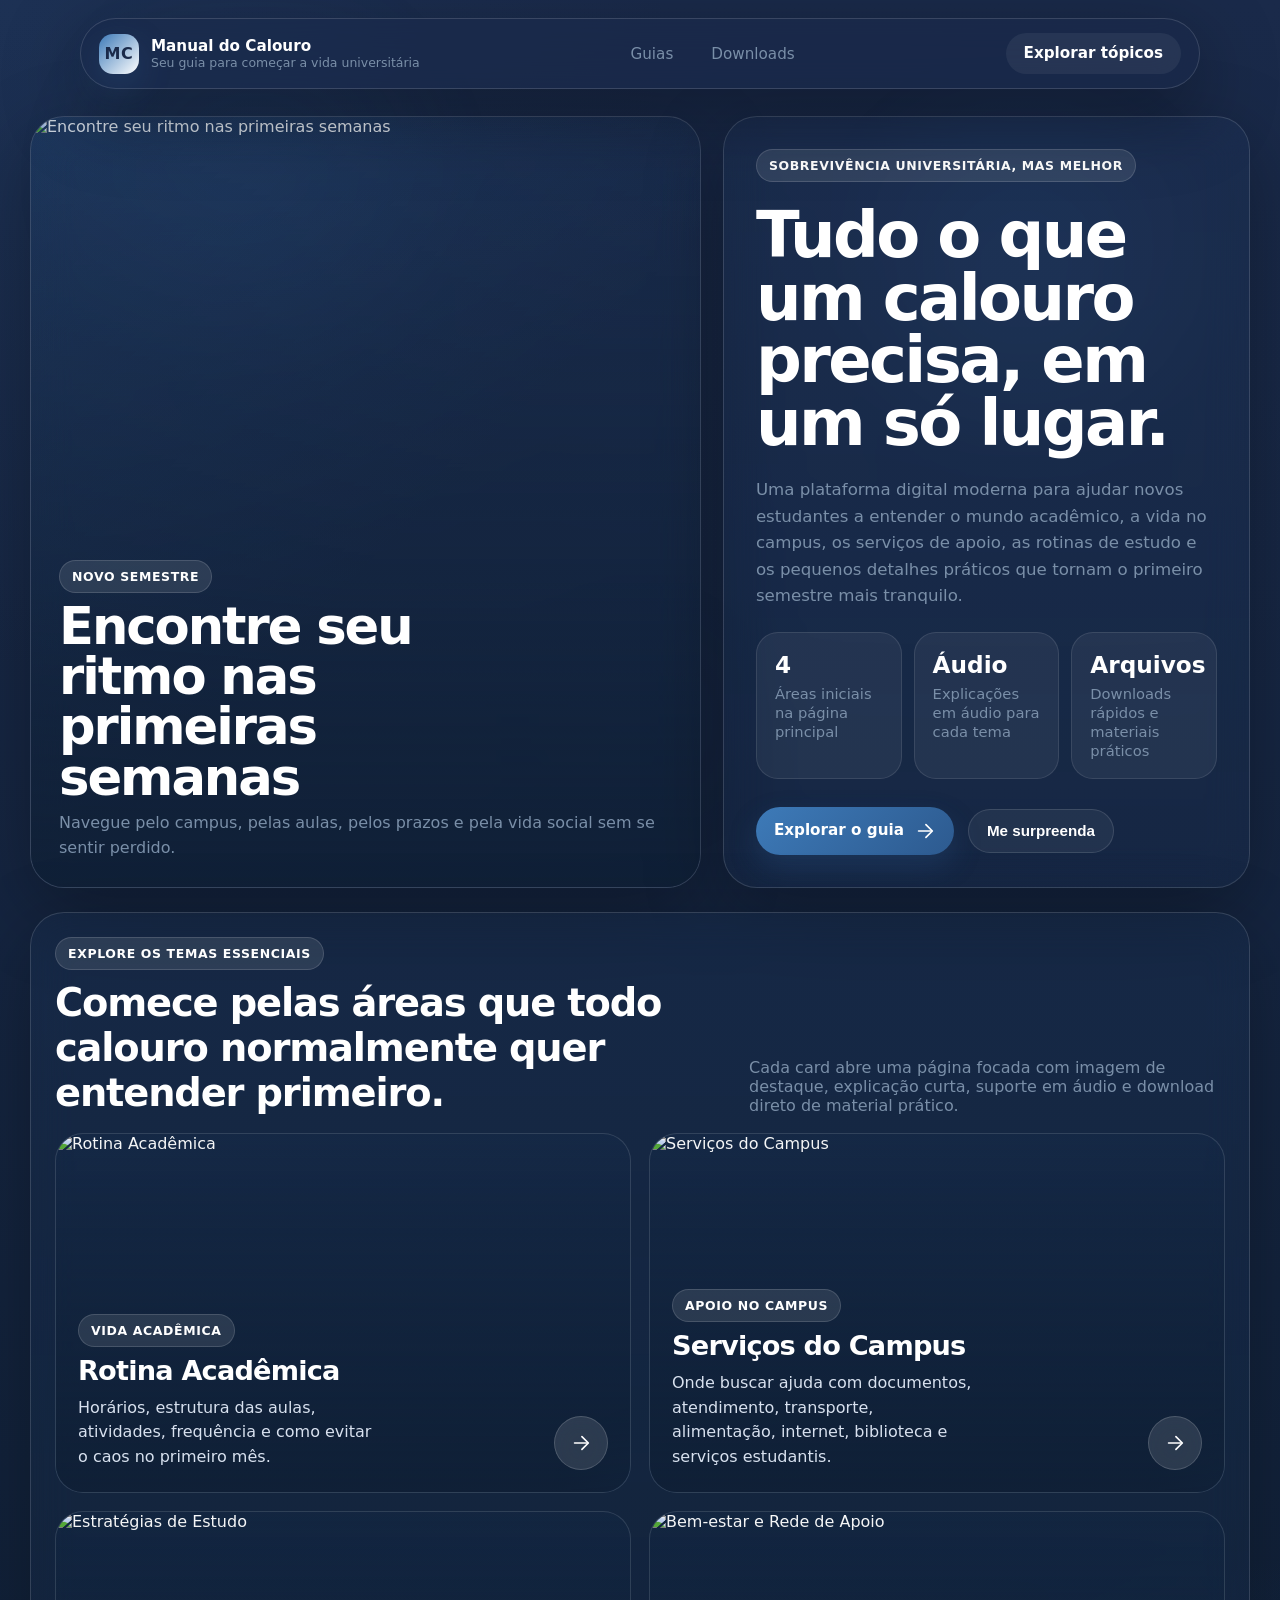
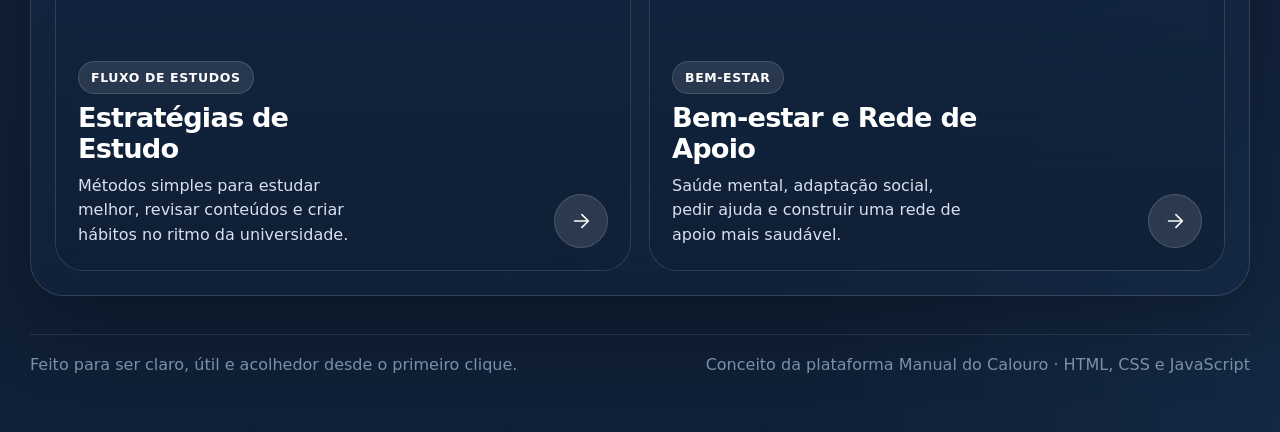
==== index.html @ b0d6f8cd "first commit" ====
<!DOCTYPE html>
<html lang="pt-BR">
<head>
  <meta charset="UTF-8" />
  <meta name="viewport" content="width=device-width, initial-scale=1.0" />
  <title>Manual do Calouro</title>
  <link rel="stylesheet" href="styles.css" />
</head>
<body>
  <div class="mesh"></div>
  <div class="noise"></div>

  <header class="floating-nav" id="navbar">
    <div class="nav-shell">
      <div class="brand">
        <div class="brand-mark">MC</div>
        <div class="brand-copy">
          <strong>Manual do Calouro</strong>
          <span>Seu guia para começar a vida universitária</span>
        </div>
      </div>

      <nav class="nav-links" aria-label="Navegação principal">
        <!-- <a href="#home">Início</a>
        <a href="#areas">Áreas</a> -->
        <a href="#audio-guides">Guias</a>
        <a href="#downloads">Downloads</a>
      </nav>

      <div class="nav-actions">
        <button class="icon-btn mobile-toggle" id="menuToggle" aria-label="Abrir navegação">
          <svg viewBox="0 0 24 24" fill="none" stroke="currentColor" stroke-width="1.8" stroke-linecap="round">
            <path d="M4 7h16M4 12h16M4 17h16"/>
          </svg>
        </button>
        <a class="ghost-btn" href="#areas">Explorar tópicos</a>
        <!-- <a class="cta" href="#downloads">Baixar kit inicial
          <svg viewBox="0 0 24 24" fill="none" stroke="currentColor" stroke-width="1.8" stroke-linecap="round" stroke-linejoin="round">
            <path d="M5 12h14"/>
            <path d="m13 5 7 7-7 7"/>
          </svg>
        </a> -->
      </div>
    </div>
  </header>

  <main class="container">
    <section class="page active" id="homePage">
      <section class="hero reveal" id="home">
        <div class="hero-panel">
          <div class="slides" id="slidesContainer"></div>
        </div>

        <div class="hero-copy">
          <div class="hero-top">
            <span class="eyebrow">Sobrevivência universitária, mas melhor</span>
            <h1>Tudo o que um calouro precisa, em um só lugar.</h1>
            <p>
              Uma plataforma digital moderna para ajudar novos estudantes a entender o mundo acadêmico,
              a vida no campus, os serviços de apoio, as rotinas de estudo e os pequenos detalhes práticos
              que tornam o primeiro semestre mais tranquilo.
            </p>
            <div class="stat-row">
              <div class="stat">
                <strong>4</strong>
                <span>Áreas iniciais na página principal</span>
              </div>
              <div class="stat">
                <strong>Áudio</strong>
                <span>Explicações em áudio para cada tema</span>
              </div>
              <div class="stat">
                <strong>Arquivos</strong>
                <span>Downloads rápidos e materiais práticos</span>
              </div>
            </div>
          </div>

          <div class="hero-bottom">
            <a class="cta" href="#areas">Explorar o guia
              <svg viewBox="0 0 24 24" fill="none" stroke="currentColor" stroke-width="1.8" stroke-linecap="round" stroke-linejoin="round">
                <path d="M5 12h14"/>
                <path d="m13 5 7 7-7 7"/>
              </svg>
            </a>
            <button class="ghost-btn" id="randomTopicBtn">Me surpreenda</button>
          </div>
        </div>
      </section>

      <section class="cards-wrap reveal" id="areas">
        <div class="section-head">
          <div>
            <span class="eyebrow">Explore os temas essenciais</span>
            <h3>Comece pelas áreas que todo calouro normalmente quer entender primeiro.</h3>
          </div>
          <p>
            Cada card abre uma página focada com imagem de destaque, explicação curta,
            suporte em áudio e download direto de material prático.
          </p>
        </div>

        <div class="card-grid" id="cardGrid"></div>
      </section>

      <footer class="footer reveal">
        <div class="footer-inner">
          <span id="audio-guides">Feito para ser claro, útil e acolhedor desde o primeiro clique.</span>
          <span id="downloads">Conceito da plataforma Manual do Calouro · HTML, CSS e JavaScript</span>
        </div>
      </footer>
    </section>

    <section class="page" id="detailPage" aria-live="polite">
      <div class="detail-shell reveal">
        <div class="detail-topbar">
          <button class="back-btn" id="backBtn">
            <svg viewBox="0 0 24 24" fill="none" stroke="currentColor" stroke-width="1.8" stroke-linecap="round" stroke-linejoin="round">
              <path d="m15 18-6-6 6-6"/>
            </svg>
            Voltar ao início
          </button>
          <span class="eyebrow" id="detailCategory">Área do guia</span>
        </div>

        <div class="detail-grid">
          <div class="detail-media">
            <iframe 
              id="detailVideo" 
              src="" 
              frameborder="0" 
              allow="accelerometer; autoplay; clipboard-write; encrypted-media; gyroscope; picture-in-picture" 
              allowfullscreen>
            </iframe>
          </div>

          <div class="detail-copy">
            <div>
              <span class="eyebrow" id="detailEyebrow">Tema</span>
              <h1 id="detailTitle">Título</h1>
              <p id="detailLead">Texto de introdução</p>
            </div>

            <div class="play-wrap">
              <button class="play-btn" id="playNarrationBtn" aria-label="Reproduzir áudio do guia">
                <svg viewBox="0 0 24 24" fill="currentColor">
                  <path d="M8 5.14v13.72c0 .79.87 1.27 1.54.84l10.18-6.86a1 1 0 0 0 0-1.68L9.54 4.3A1 1 0 0 0 8 5.14Z"/>
                </svg>
              </button>
              <div>
                <strong>Ouça o tema</strong>
                <p class="inline-note">Uma versão narrada rápida para facilitar o consumo do conteúdo.</p>
              </div>
            </div>

            <div class="meta-grid">
              <div class="meta-item">
                <strong>Formato</strong>
                <span id="detailFormat">Áudio + PDF</span>
              </div>
              <div class="meta-item">
                <strong>Duração</strong>
                <span id="detailDuration">4 min</span>
              </div>
              <div class="meta-item">
                <strong>Ideal para</strong>
                <span id="detailBestFor">Primeira semana</span>
              </div>
            </div>
          </div>
        </div>

        <div class="detail-content">
          <div class="detail-description">
            <h2>O que esta seção aborda</h2>
            <p id="detailDescription"></p>
          </div>

          <div class="audio-card">
            <div>
              <h2>Guia em áudio</h2>
              <div class="audio-meta">
                <span id="audioLabel">Visão geral amigável</span>
                <span id="audioTime">Aprox. 04:00</span>
              </div>
            </div>
            <audio id="detailAudio" controls preload="none">
              <source id="detailAudioSource" src="" type="audio/mpeg" />
              Seu navegador não oferece suporte ao elemento de áudio.
            </audio>
            <span class="download-note">Dica: substitua o áudio de exemplo e o link de download pelos seus arquivos reais depois.</span>
          </div>
        </div>

        <div class="download-block">
          <div>
            <strong>Baixe o material de apoio</strong>
            <p class="download-note" id="downloadText">Acesse um arquivo simples com notas-chave, links e lembretes deste tema.</p>
          </div>
          <a class="download-btn" id="downloadBtn" href="#" download>
            <svg viewBox="0 0 24 24" fill="none" stroke="currentColor" stroke-width="1.8" stroke-linecap="round" stroke-linejoin="round">
              <path d="M12 3v12"/>
              <path d="m7 10 5 5 5-5"/>
              <path d="M5 21h14"/>
            </svg>
            Baixar arquivo
          </a>
        </div>
      </div>
    </section>
  </main>

  <script type="module" src="script.js"></script>
</body>
</html>
---- styles.css ----
:root {
      --bg: #1a2a4a;
      --bg-soft: rgba(26, 42, 74, 0.72);
      --surface: rgba(255, 255, 255, 0.08);
      --surface-strong: rgba(255, 255, 255, 0.12);
      --surface-border: rgba(255, 255, 255, 0.14);
      --text: #ffffff;
      --muted: #7a8fa8;
      --primary: #2d5a8f;
      --secondary: #1a2a4a;
      --accent: #3d7ab8;
      --danger: #d9534f;
      --shadow: 0 24px 80px rgba(0, 0, 0, 0.28);
      --radius-xl: 34px;
      --radius-lg: 24px;
      --radius-md: 18px;
      --radius-sm: 14px;
      --container: 1220px;
      --ease-smooth: cubic-bezier(0.22, 1, 0.36, 1);
      --ease-snappy: cubic-bezier(0.34, 1.56, 0.64, 1);
    }

    * {
      box-sizing: border-box;
    }

    html {
      scroll-behavior: smooth;
      scroll-padding-top: 120px;
    }

    body {
      margin: 0;
      font-family: Inter, ui-sans-serif, system-ui, -apple-system, BlinkMacSystemFont, "Segoe UI", sans-serif;
      color: var(--text);
      background:
        radial-gradient(circle at top left, rgba(45, 90, 143, 0.15), transparent 28%),
        radial-gradient(circle at 80% 10%, rgba(26, 42, 74, 0.12), transparent 26%),
        radial-gradient(circle at bottom right, rgba(61, 122, 184, 0.1), transparent 20%),
        linear-gradient(180deg, #1a2a4a 0%, #0f1f35 100%);
      min-height: 100vh;
      overflow-x: hidden;
    }

    img {
      max-width: 100%;
      display: block;
    }

    h1 {
      font-size: 36px;
    }

    button,
    a {
      -webkit-tap-highlight-color: transparent;
    }

    .noise,
    .mesh {
      position: fixed;
      inset: 0;
      pointer-events: none;
      z-index: -2;
    }

    .mesh {
      background:
        radial-gradient(circle at 20% 20%, rgba(45, 90, 143, 0.12), transparent 18%),
        radial-gradient(circle at 80% 30%, rgba(61, 122, 184, 0.1), transparent 18%),
        radial-gradient(circle at 50% 80%, rgba(26, 42, 74, 0.08), transparent 14%);
      filter: blur(20px);
      animation: drift 18s ease-in-out infinite alternate;
    }

    .noise {
      opacity: 0.06;
      background-image:
        linear-gradient(rgba(255,255,255,0.08) 1px, transparent 1px),
        linear-gradient(90deg, rgba(255,255,255,0.08) 1px, transparent 1px);
      background-size: 110px 110px;
      mask-image: radial-gradient(circle at center, black 35%, transparent 90%);
    }

    @keyframes drift {
      from { transform: translate3d(0, 0, 0) scale(1); }
      to { transform: translate3d(0, -24px, 0) scale(1.05); }
    }

    .container {
      width: min(calc(100% - 32px), var(--container));
      margin: 0 auto;
    }

    .floating-nav {
      position: fixed;
      top: 18px;
      left: 50%;
      transform: translateX(-50%);
      width: min(calc(100% - 24px), 1120px);
      z-index: 100;
      transition:
        transform 320ms var(--ease-smooth),
        top 320ms var(--ease-smooth),
        background-color 320ms var(--ease-smooth),
        border-color 320ms var(--ease-smooth),
        box-shadow 320ms var(--ease-smooth),
        backdrop-filter 320ms var(--ease-smooth);
    }

    .floating-nav.scrolled {
      top: 10px;
    }

    .floating-nav.hidden {
      transform: translate(-50%, -130%);
    }

    .nav-shell {
      display: flex;
      align-items: center;
      justify-content: space-between;
      gap: 20px;
      padding: 14px 18px;
      border-radius: 999px;
      background: rgba(26, 42, 74, 0.64);
      border: 1px solid rgba(255, 255, 255, 0.14);
      box-shadow: 0 24px 80px rgba(0, 0, 0, 0.35);
      backdrop-filter: blur(22px);
      -webkit-backdrop-filter: blur(22px);
    }

    .brand {
      display: flex;
      align-items: center;
      gap: 12px;
      min-width: 0;
    }

    .brand-mark {
      width: 40px;
      height: 40px;
      border-radius: 14px;
      display: grid;
      place-items: center;
      font-weight: 800;
      letter-spacing: 0.04em;
      background: linear-gradient(135deg, #3d7ab8, #ffffff);
      color: #1a2a4a;
      box-shadow: 0 12px 32px rgba(45, 90, 143, 0.3);
    }

    .brand-copy {
      min-width: 0;
    }

    .brand-copy strong,
    .brand-copy span {
      display: block;
      white-space: nowrap;
      overflow: hidden;
      text-overflow: ellipsis;
    }

    .brand-copy strong {
      font-size: 0.95rem;
    }

    .brand-copy span {
      font-size: 0.78rem;
      color: var(--muted);
    }

    .nav-links {
      display: flex;
      align-items: center;
      gap: 10px;
      flex-wrap: wrap;
      justify-content: center;
    }

    .nav-links a,
    .nav-actions a,
    .nav-actions button,
    .icon-btn,
    .cta,
    .ghost-btn,
    .download-btn,
    .back-btn,
    .play-btn,
    .arrow-chip {
      border: 0;
      color: inherit;
      text-decoration: none;
      cursor: pointer;
      transition:
        transform 240ms var(--ease-snappy),
        opacity 240ms var(--ease-smooth),
        background-color 240ms var(--ease-smooth),
        border-color 240ms var(--ease-smooth),
        box-shadow 240ms var(--ease-smooth);
    }

    .nav-links a {
      padding: 10px 14px;
      border-radius: 999px;
      color: var(--muted);
      font-size: 0.95rem;
    }

    .nav-links a:hover,
    .nav-links a:focus-visible {
      color: var(--text);
      background: rgba(255, 255, 255, 0.08);
      transform: translateY(-2px);
      outline: none;
    }

    .nav-actions {
      display: flex;
      align-items: center;
      gap: 10px;
    }

    .ghost-btn,
    .cta,
    .download-btn,
    .back-btn {
      display: inline-flex;
      align-items: center;
      justify-content: center;
      gap: 10px;
      padding: 13px 18px;
      border-radius: 999px;
      font-weight: 600;
      font-size: 0.95rem;
      line-height: 1;
    }

    .ghost-btn,
    .back-btn {
      background: rgba(255, 255, 255, 0.06);
      color: var(--text);
      border: 1px solid rgba(255, 255, 255, 0.12);
    }

    .cta,
    .download-btn {
      background: linear-gradient(135deg, #3d7ab8, #2d5a8f);
      color: #ffffff;
      box-shadow: 0 12px 28px rgba(45, 90, 143, 0.28);
    }

    .ghost-btn:hover,
    .cta:hover,
    .download-btn:hover,
    .back-btn:hover,
    .play-btn:hover,
    .icon-btn:hover,
    .arrow-chip:hover {
      transform: translateY(-3px) scale(1.02);
    }

    main {
      padding: 116px 0 48px;
    }

    .page {
      display: none;
      opacity: 0;
      transform: translateY(16px);
      transition: opacity 380ms var(--ease-smooth), transform 380ms var(--ease-smooth);
    }

    .page.active {
      display: block;
      opacity: 1;
      transform: translateY(0);
    }

    .hero {
      display: grid;
      grid-template-columns: 1.12fr 0.88fr;
      gap: 22px;
      align-items: stretch;
      min-height: 78svh;
      margin-bottom: 24px;
    }

    .hero-panel,
    .hero-copy,
    .cards-wrap,
    .detail-shell,
    .detail-content,
    .audio-card,
    .glass-card {
      position: relative;
      overflow: hidden;
      border: 1px solid var(--surface-border);
      background: linear-gradient(180deg, rgba(45, 90, 143, 0.08), rgba(45, 90, 143, 0.04));
      box-shadow: 0 24px 80px rgba(0, 0, 0, 0.3);
      backdrop-filter: blur(20px);
      -webkit-backdrop-filter: blur(20px);
    }

    .hero-panel,
    .hero-copy,
    .cards-wrap,
    .detail-shell,
    .detail-content,
    .audio-card,
    .glass-card {
      border-radius: var(--radius-xl);
    }

    .hero-panel {
      min-height: 640px;
    }

    .slides {
      position: absolute;
      inset: 0;
    }

    .slide {
      position: absolute;
      inset: 0;
      opacity: 0;
      transition: opacity 850ms var(--ease-smooth);
      overflow: hidden;
    }

    .slide.active {
      opacity: 1;
    }

    .slide img {
      width: 100%;
      height: 100%;
      object-fit: cover;
      filter: saturate(1.08) contrast(1.02);
      transform: scale(1.06);
      transition: transform 7s ease;
    }

    .slide.active img {
      transform: scale(1);
    }

    .slide-overlay {
      position: absolute;
      inset: 0;
      background:
        linear-gradient(180deg, rgba(15, 31, 53, 0.08) 0%, rgba(15, 31, 53, 0.42) 60%, rgba(15, 31, 53, 0.84) 100%),
        linear-gradient(135deg, rgba(45, 90, 143, 0.18), transparent 55%);
    }

    .slide-caption {
      position: absolute;
      left: 28px;
      right: 28px;
      bottom: 26px;
      display: flex;
      flex-direction: column;
      gap: 8px;
    }

    .eyebrow {
      display: inline-flex;
      width: fit-content;
      align-items: center;
      gap: 8px;
      padding: 8px 12px;
      border-radius: 999px;
      background: rgba(255, 255, 255, 0.1);
      border: 1px solid rgba(255, 255, 255, 0.14);
      color: #ffffff;
      font-size: 0.78rem;
      font-weight: 600;
      letter-spacing: 0.05em;
      text-transform: uppercase;
    }

    .slide-caption h2,
    .hero-copy h1,
    .detail-copy h1 {
      margin: 0;
      line-height: 0.98;
      letter-spacing: -0.04em;
    }

    .slide-caption h2 {
      font-size: clamp(2rem, 4vw, 4rem);
      max-width: 11ch;
    }

    .slide-caption p,
    .hero-copy p,
    .detail-copy p,
    .detail-description p,
    .meta-item span,
    .audio-meta span,
    .download-note {
      margin: 0;
      color: var(--muted);
      line-height: 1.6;
    }

    .hero-copy {
      padding: 32px;
      display: flex;
      flex-direction: column;
      justify-content: space-between;
      gap: 28px;
      min-height: 640px;
    }

    .hero-top {
      display: flex;
      flex-direction: column;
      gap: 22px;
    }

    .hero-copy h1 {
      font-size: clamp(2.6rem, 5vw, 5rem);
      max-width: 10ch;
    }

    .hero-copy p {
      font-size: 1.04rem;
      max-width: 58ch;
    }

    .stat-row {
      display: grid;
      grid-template-columns: repeat(3, minmax(0, 1fr));
      gap: 12px;
    }

    .stat {
      padding: 18px;
      border-radius: 22px;
      background: rgba(255, 255, 255, 0.06);
      border: 1px solid rgba(255, 255, 255, 0.1);
    }

    .stat strong {
      display: block;
      font-size: 1.45rem;
      margin-bottom: 6px;
    }

    .stat span {
      color: var(--muted);
      font-size: 0.92rem;
    }

    .hero-bottom {
      display: flex;
      flex-wrap: wrap;
      align-items: center;
      gap: 14px;
    }

    .icon-btn {
      width: 52px;
      height: 52px;
      display: grid;
      place-items: center;
      border-radius: 50%;
      background: rgba(255, 255, 255, 0.08);
      border: 1px solid rgba(255, 255, 255, 0.12);
      color: var(--text);
      flex-shrink: 0;
    }

    .cards-wrap {
      padding: 24px;
    }

    .section-head {
      display: flex;
      align-items: end;
      justify-content: space-between;
      gap: 16px;
      margin-bottom: 18px;
    }

    .section-head h3 {
      margin: 10px 0 0;
      font-size: clamp(1.8rem, 3vw, 2.6rem);
      letter-spacing: -0.03em;
    }

    .section-head p {
      max-width: 48ch;
      color: var(--muted);
      margin: 10px 0 0;
    }

    .card-grid {
      display: grid;
      grid-template-columns: repeat(2, minmax(0, 1fr));
      gap: 18px;
    }

    .info-card {
      position: relative;
      overflow: hidden;
      border-radius: 28px;
      border: 1px solid rgba(255, 255, 255, 0.12);
      min-height: 360px;
      padding: 22px;
      display: flex;
      align-items: end;
      cursor: pointer;
      background: rgba(45, 90, 143, 0.03);
      isolation: isolate;
      transition:
        transform 340ms var(--ease-snappy),
        border-color 340ms var(--ease-smooth),
        box-shadow 340ms var(--ease-smooth);
    }

    .info-card::before {
      content: "";
      position: absolute;
      inset: 0;
      background: linear-gradient(180deg, rgba(15, 31, 53, 0.02), rgba(15, 31, 53, 0.88));
      z-index: 1;
    }

    .info-card::after {
      content: "";
      position: absolute;
      inset: auto -20% -30% auto;
      width: 180px;
      height: 180px;
      border-radius: 50%;
      background: radial-gradient(circle, rgba(61, 122, 184, 0.18), transparent 70%);
      filter: blur(16px);
      z-index: 0;
      transition: transform 380ms var(--ease-snappy);
    }

    .info-card:hover,
    .info-card:focus-visible {
      transform: translateY(-8px) rotate(0.4deg);
      border-color: rgba(61, 122, 184, 0.32);
      box-shadow: 0 26px 60px rgba(0, 0, 0, 0.35);
      outline: none;
    }

    .info-card:hover::after,
    .info-card:focus-visible::after {
      transform: scale(1.16);
    }

    .info-card img {
      position: absolute;
      inset: 0;
      width: 100%;
      height: 100%;
      object-fit: cover;
      z-index: 0;
      transition: transform 1.2s var(--ease-smooth), filter 340ms var(--ease-smooth);
    }

    .info-card:hover img,
    .info-card:focus-visible img {
      transform: scale(1.06);
      filter: saturate(1.08);
    }

    .card-content {
      position: relative;
      z-index: 2;
      display: flex;
      width: 100%;
      align-items: end;
      justify-content: space-between;
      gap: 18px;
    }

    .card-copy {
      max-width: 30ch;
    }

    .card-copy h4 {
      margin: 8px 0 10px;
      font-size: 1.7rem;
      letter-spacing: -0.03em;
    }

    .card-copy p {
      margin: 0;
      color: #d8e1ef;
      line-height: 1.55;
    }

    .arrow-chip {
      flex: 0 0 auto;
      width: 54px;
      height: 54px;
      border-radius: 50%;
      display: grid;
      place-items: center;
      background: rgba(255, 255, 255, 0.12);
      border: 1px solid rgba(255, 255, 255, 0.16);
      color: var(--text);
      backdrop-filter: blur(12px);
      -webkit-backdrop-filter: blur(12px);
    }

    .detail-shell {
      padding: 20px;
    }

    .detail-topbar {
      display: flex;
      align-items: center;
      justify-content: space-between;
      gap: 16px;
      margin-bottom: 18px;
    }

    .detail-grid {
      display: grid;
      grid-template-columns: 1fr;
      gap: 24px;
      align-items: start;
    }

    .detail-media {
      position: relative;
      aspect-ratio: 16 / 9;
      width: 100%;
      border-radius: 30px;
      overflow: hidden;
      border: 1px solid rgba(255,255,255,0.12);
      background: #0f1f35;
    }

    .detail-media img {
      width: 100%;
      height: 100%;
      object-fit: cover;
    }

    .detail-media iframe {
      width: 100%;
      height: 100%;
      border: none;
    }

    .detail-media::after {
      content: "";
      position: absolute;
      inset: 0;
      background: linear-gradient(180deg, rgba(15, 31, 53, 0.1), rgba(15, 31, 53, 0.6));
      z-index: 1;
      pointer-events: none;
    }

    .detail-copy {
      position: relative;
      z-index: 1;
      display: flex;
      flex-direction: column;
      justify-content: space-between;
      gap: 28px;
      padding: 28px;
      border-radius: 30px;
      background: rgba(45, 90, 143, 0.08);
      border: 1px solid rgba(255,255,255,0.1);
      min-height: 520px;
    }

    .detail-copy h1 {
      font-size: clamp(2.3rem, 4vw, 4.5rem);
      max-width: 8.5ch;
    }

    .play-wrap {
      display: flex;
      align-items: center;
      gap: 16px;
      flex-wrap: wrap;
    }

    .play-btn {
      width: 78px;
      height: 78px;
      display: grid;
      place-items: center;
      border-radius: 50%;
      background: linear-gradient(135deg, #3d7ab8, #5a9fdc);
      color: #ffffff;
      box-shadow: 0 16px 34px rgba(61, 122, 184, 0.3);
    }

    .play-btn svg,
    .icon-btn svg,
    .arrow-chip svg,
    .download-btn svg,
    .back-btn svg,
    .cta svg {
      width: 22px;
      height: 22px;
    }

    .meta-grid {
      display: grid;
      grid-template-columns: repeat(3, minmax(0, 1fr));
      gap: 12px;
    }

    .meta-item {
      padding: 16px;
      border-radius: 20px;
      background: rgba(45, 90, 143, 0.06);
      border: 1px solid rgba(255,255,255,0.08);
    }

    .meta-item strong {
      display: block;
      margin-bottom: 6px;
      font-size: 0.95rem;
    }

    .detail-content {
      margin-top: 18px;
      padding: 24px;
      display: grid;
      grid-template-columns: 1fr 0.98fr;
      gap: 18px;
    }

    .detail-description {
      padding: 8px 6px 8px 0;
    }

    .detail-description h2,
    .audio-card h2 {
      margin: 0 0 12px;
      font-size: clamp(1.5rem, 2.2vw, 2rem);
      letter-spacing: -0.03em;
    }

    .audio-card {
      padding: 22px;
      display: flex;
      flex-direction: column;
      gap: 18px;
      background: rgba(45, 90, 143, 0.06);
    }

    .audio-meta {
      display: flex;
      justify-content: space-between;
      gap: 12px;
      flex-wrap: wrap;
    }

    audio {
      width: 100%;
      height: 54px;
      border-radius: 14px;
      overflow: hidden;
      filter: saturate(0.9) contrast(1.05);
    }

    .download-block {
      margin-top: 18px;
      display: flex;
      align-items: center;
      justify-content: space-between;
      gap: 16px;
      flex-wrap: wrap;
      padding: 22px 24px;
      border-radius: 24px;
      border: 1px solid rgba(255,255,255,0.1);
      background: rgba(45, 90, 143, 0.05);
    }

    .download-block strong {
      display: block;
      margin-bottom: 6px;
      font-size: 1.1rem;
    }

    .inline-note {
      color: var(--muted);
      font-size: 0.94rem;
    }

    .footer {
      padding: 38px 0 10px;
      color: var(--muted);
    }

    .footer-inner {
      display: flex;
      align-items: center;
      justify-content: space-between;
      gap: 14px;
      flex-wrap: wrap;
      border-top: 1px solid rgba(255,255,255,0.1);
      padding-top: 20px;
    }

    .reveal {
      opacity: 0;
      transform: translateY(30px);
      transition: opacity 700ms var(--ease-smooth), transform 700ms var(--ease-smooth);
    }

    .reveal.visible {
      opacity: 1;
      transform: translateY(0);
    }

    .mobile-toggle {
      display: none;
    }

    @media (max-width: 1080px) {
      .hero,
      .detail-grid,
      .detail-content {
        grid-template-columns: 1fr;
      }

      .hero-panel,
      .hero-copy,
      .detail-media,
      .detail-copy {
        min-height: auto;
      }

      .nav-links {
        display: none;
      }

      .mobile-toggle {
        display: inline-grid;
      }
    }

    @media (max-width: 860px) {
      html {
        scroll-padding-top: 150px;
      }

      main {
        padding-top: 140px;
      }

      .detail-grid {
        grid-template-columns: 1fr;
      }

      .nav-shell {
        border-radius: 28px;
        padding: 14px;
        flex-wrap: wrap;
      }

      .nav-actions {
        width: 100%;
        justify-content: space-between;
        flex-wrap: nowrap;
      }

      .hero-copy,
      .cards-wrap,
      .detail-shell,
      .detail-content,
      .audio-card {
        padding: 20px;
      }

      .card-grid,
      .meta-grid,
      .stat-row {
        grid-template-columns: 1fr;
      }

      .card-grid {
        gap: 14px;
      }

      .info-card {
        min-height: 300px;
      }

      .section-head {
        flex-direction: column;
        align-items: flex-start;
      }
    }

    @media (max-width: 620px) {
      html {
        scroll-padding-top: 135px;
      }

      main {
        padding-top: 130px;
      }

      .detail-shell,
      .detail-content {
        padding: 30px 20px 20px;
      }

      .floating-nav {
        top: 10px;
      }

      .brand-copy span {
        display: none;
      }

      .hero {
        min-height: auto;
      }

      .hero-panel {
        min-height: 520px;
      }

      .hero-copy h1,
      .detail-copy h1 {
        max-width: none;
      }

      .slide-caption {
        left: 18px;
        right: 18px;
        bottom: 18px;
      }

      .slide-caption h2 {
        font-size: clamp(1.7rem, 8vw, 2.6rem);
      }

      .download-block,
      .detail-topbar,
      .play-wrap,
      .footer-inner {
        align-items: stretch;
      }

      .cta,
      .ghost-btn,
      .download-btn,
      .back-btn {
        width: 100%;
      }
    }

    @media (prefers-reduced-motion: reduce) {
      *, *::before, *::after {
        animation: none !important;
        transition: none !important;
        scroll-behavior: auto !important;
      }
    }
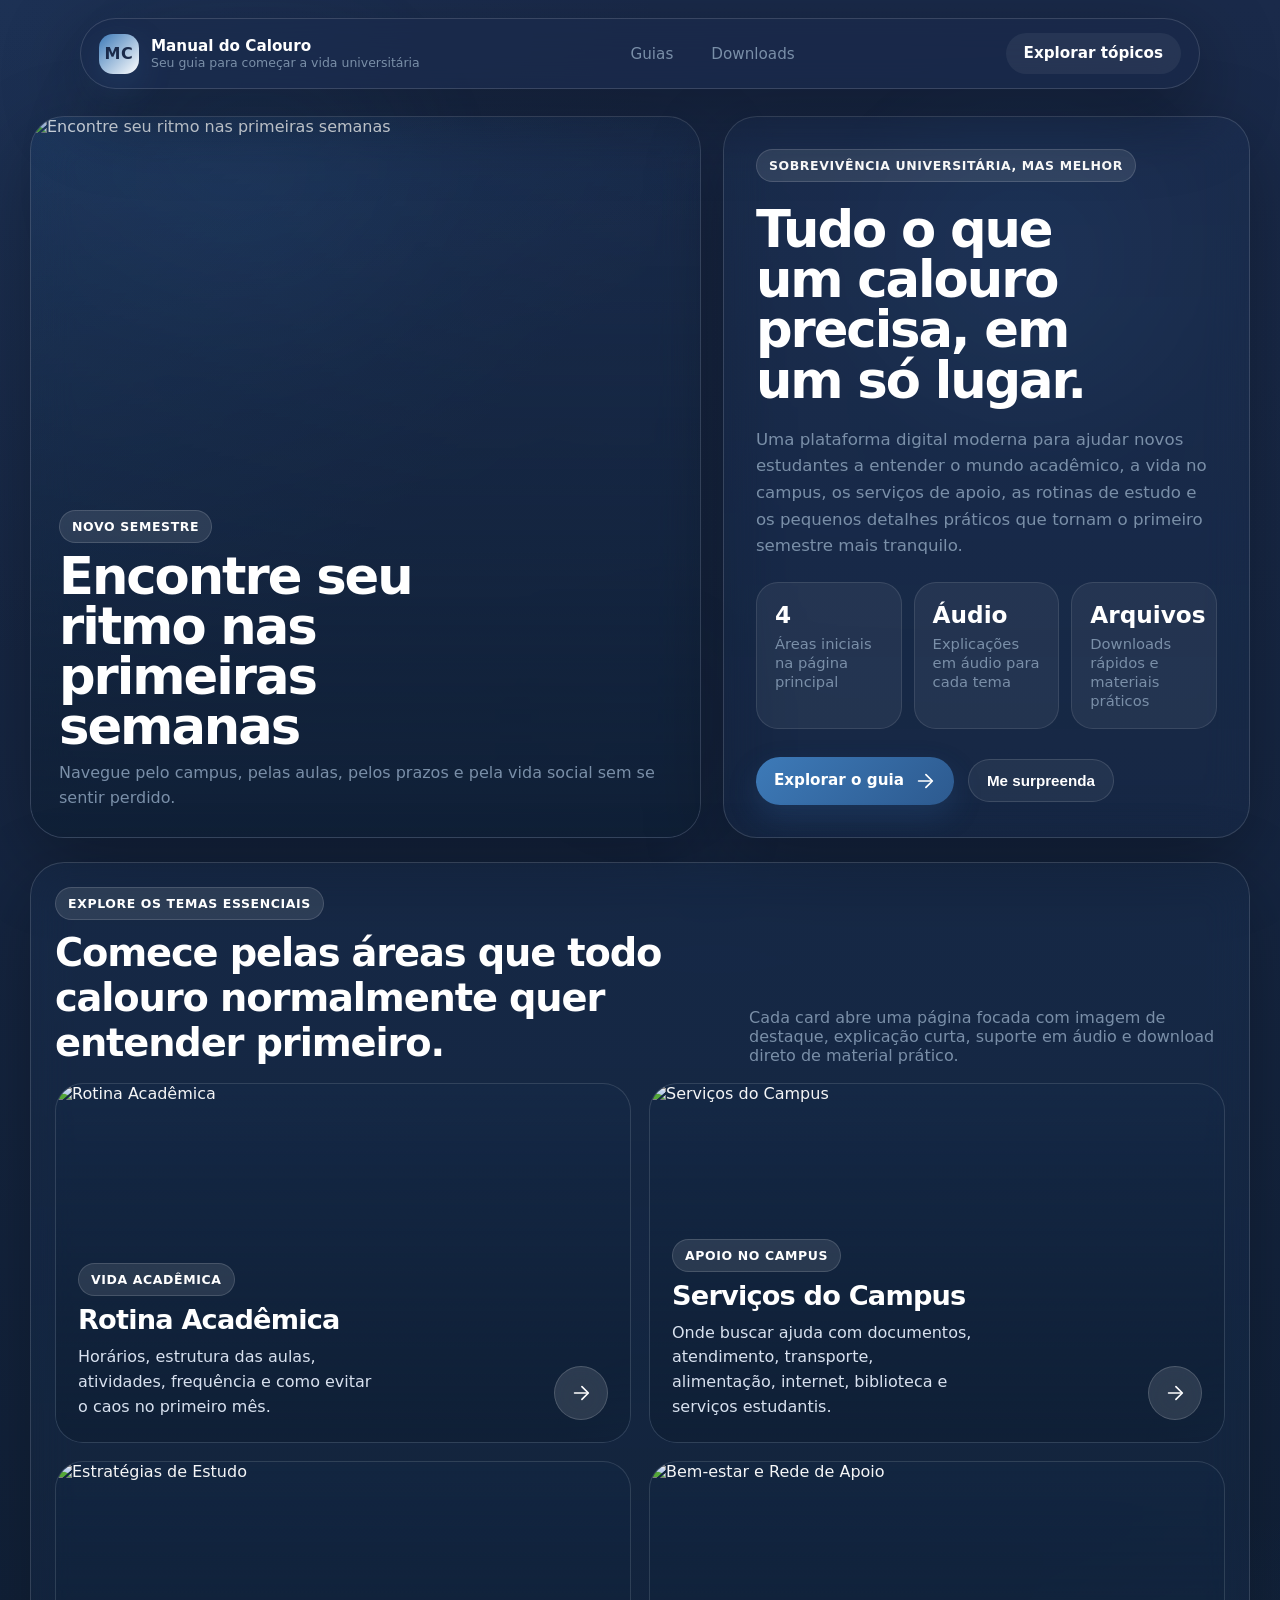
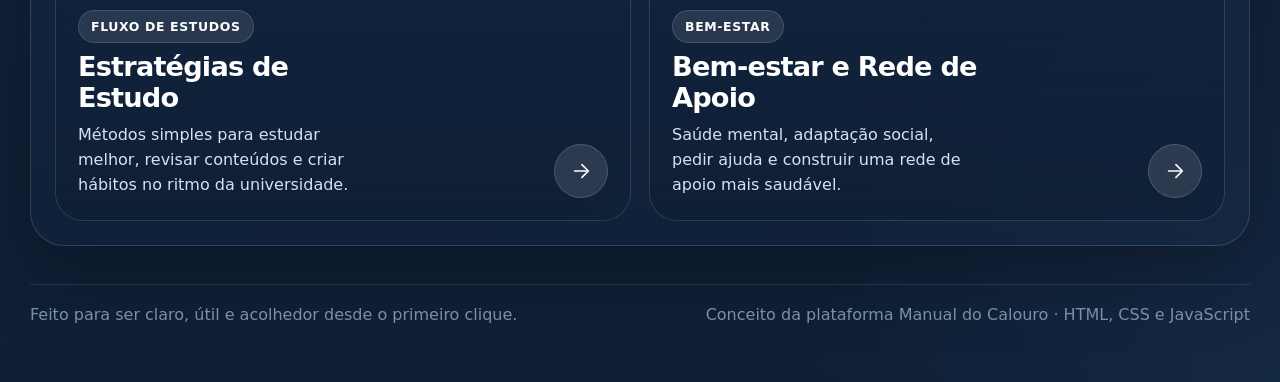
==== commit 2cc75fdf: "fixed detail cards dregarde player" ====
--- a/index.html
+++ b/index.html
@@ -120,7 +120,6 @@
             </svg>
             Voltar ao início
           </button>
-          <span class="eyebrow" id="detailCategory">Área do guia</span>
         </div>
 
         <div class="detail-grid">
@@ -141,18 +140,6 @@
               <p id="detailLead">Texto de introdução</p>
             </div>
 
-            <div class="play-wrap">
-              <button class="play-btn" id="playNarrationBtn" aria-label="Reproduzir áudio do guia">
-                <svg viewBox="0 0 24 24" fill="currentColor">
-                  <path d="M8 5.14v13.72c0 .79.87 1.27 1.54.84l10.18-6.86a1 1 0 0 0 0-1.68L9.54 4.3A1 1 0 0 0 8 5.14Z"/>
-                </svg>
-              </button>
-              <div>
-                <strong>Ouça o tema</strong>
-                <p class="inline-note">Uma versão narrada rápida para facilitar o consumo do conteúdo.</p>
-              </div>
-            </div>
-
             <div class="meta-grid">
               <div class="meta-item">
                 <strong>Formato</strong>
@@ -188,14 +175,12 @@
               <source id="detailAudioSource" src="" type="audio/mpeg" />
               Seu navegador não oferece suporte ao elemento de áudio.
             </audio>
-            <span class="download-note">Dica: substitua o áudio de exemplo e o link de download pelos seus arquivos reais depois.</span>
           </div>
         </div>
 
         <div class="download-block">
           <div>
             <strong>Baixe o material de apoio</strong>
-            <p class="download-note" id="downloadText">Acesse um arquivo simples com notas-chave, links e lembretes deste tema.</p>
           </div>
           <a class="download-btn" id="downloadBtn" href="#" download>
             <svg viewBox="0 0 24 24" fill="none" stroke="currentColor" stroke-width="1.8" stroke-linecap="round" stroke-linejoin="round">
--- a/styles.css
+++ b/styles.css
@@ -422,8 +422,9 @@
     }
 
     .hero-copy h1 {
-      font-size: clamp(2.6rem, 5vw, 5rem);
+      font-size: clamp(1.6rem, 4vw, 3.8rem);
       max-width: 10ch;
+      word-break: break-word;
     }
 
     .hero-copy p {
@@ -653,32 +654,29 @@
       border: none;
     }
 
-    .detail-media::after {
-      content: "";
-      position: absolute;
-      inset: 0;
-      background: linear-gradient(180deg, rgba(15, 31, 53, 0.1), rgba(15, 31, 53, 0.6));
-      z-index: 1;
-      pointer-events: none;
-    }
-
     .detail-copy {
       position: relative;
       z-index: 1;
       display: flex;
       flex-direction: column;
-      justify-content: space-between;
       gap: 28px;
       padding: 28px;
       border-radius: 30px;
       background: rgba(45, 90, 143, 0.08);
       border: 1px solid rgba(255,255,255,0.1);
-      min-height: 520px;
+      min-height: auto;
     }
 
     .detail-copy h1 {
-      font-size: clamp(2.3rem, 4vw, 4.5rem);
-      max-width: 8.5ch;
+      font-size: clamp(1.2rem, 3vw, 3.2rem);
+      max-width: 12ch;
+      word-break: break-word;
+    }
+
+    .detail-copy > div:first-child {
+      display: flex;
+      flex-direction: column;
+      gap: 16px;
     }
 
     .play-wrap {
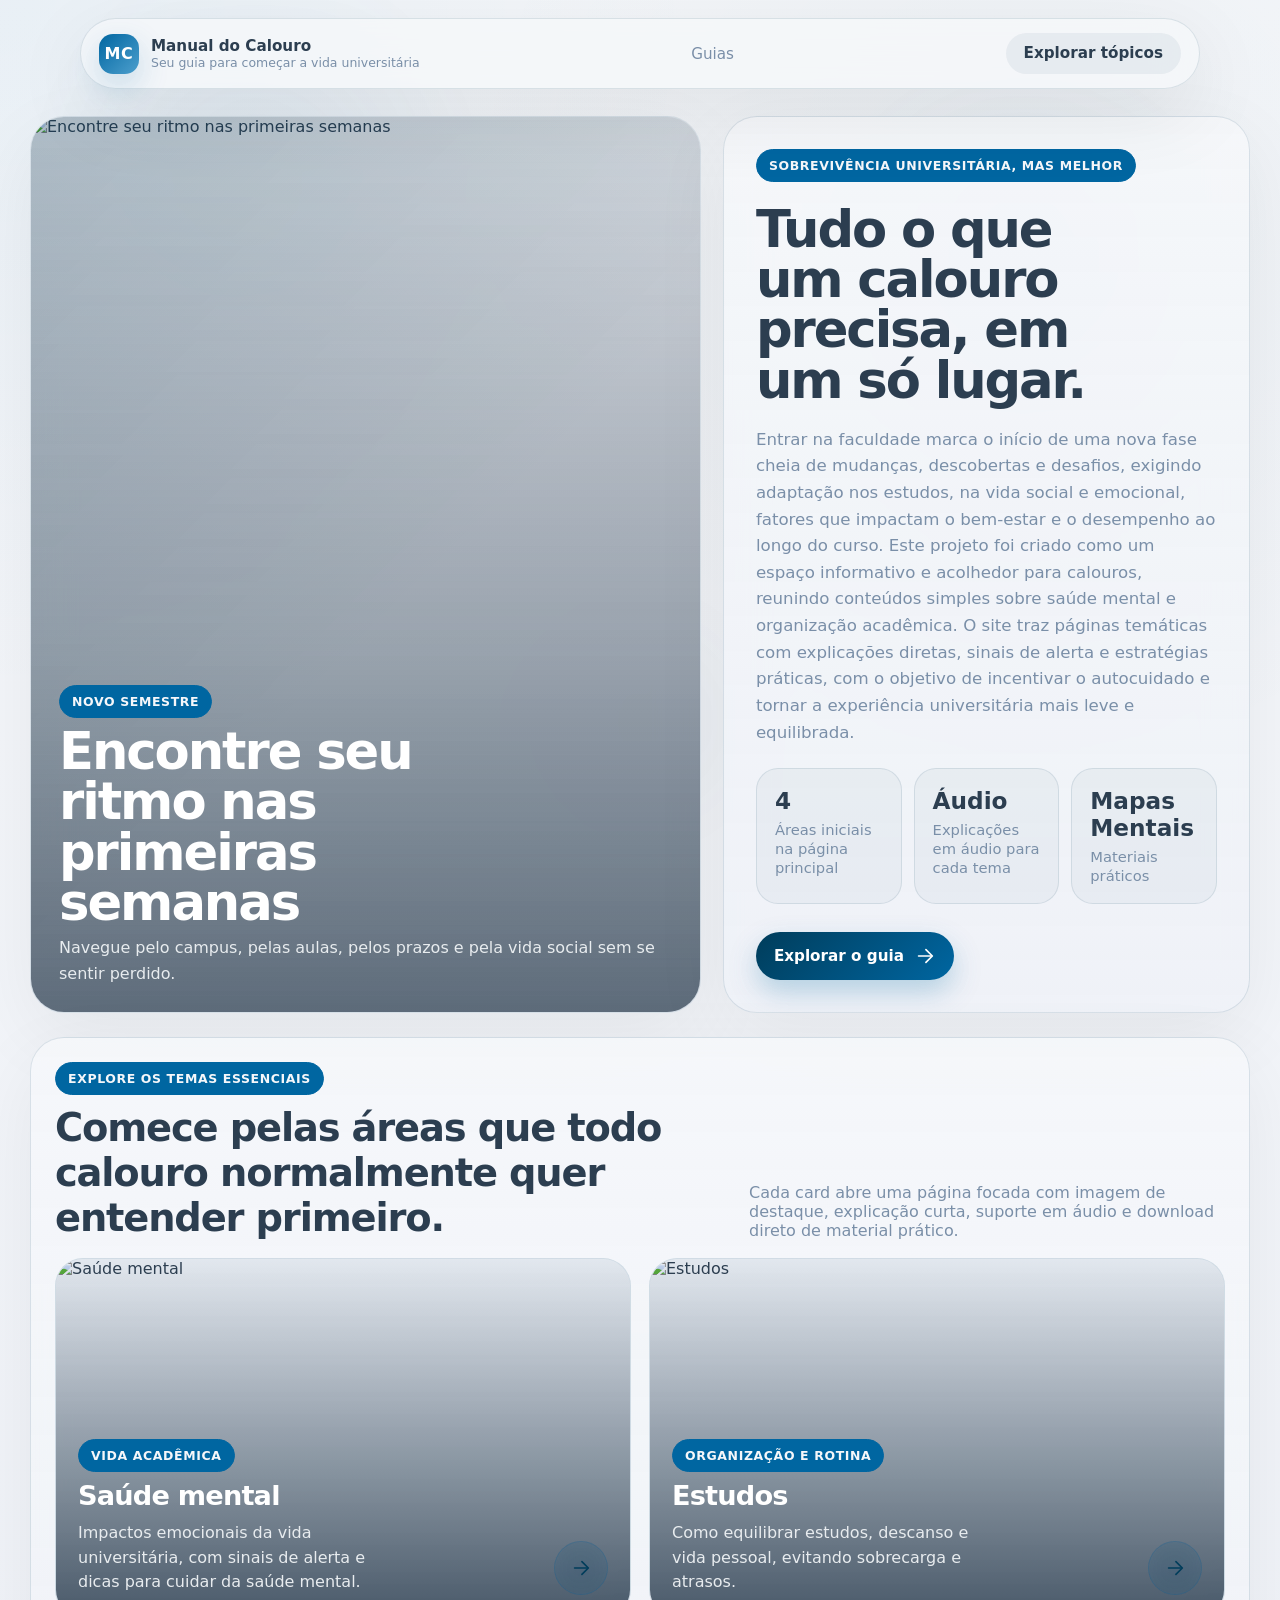
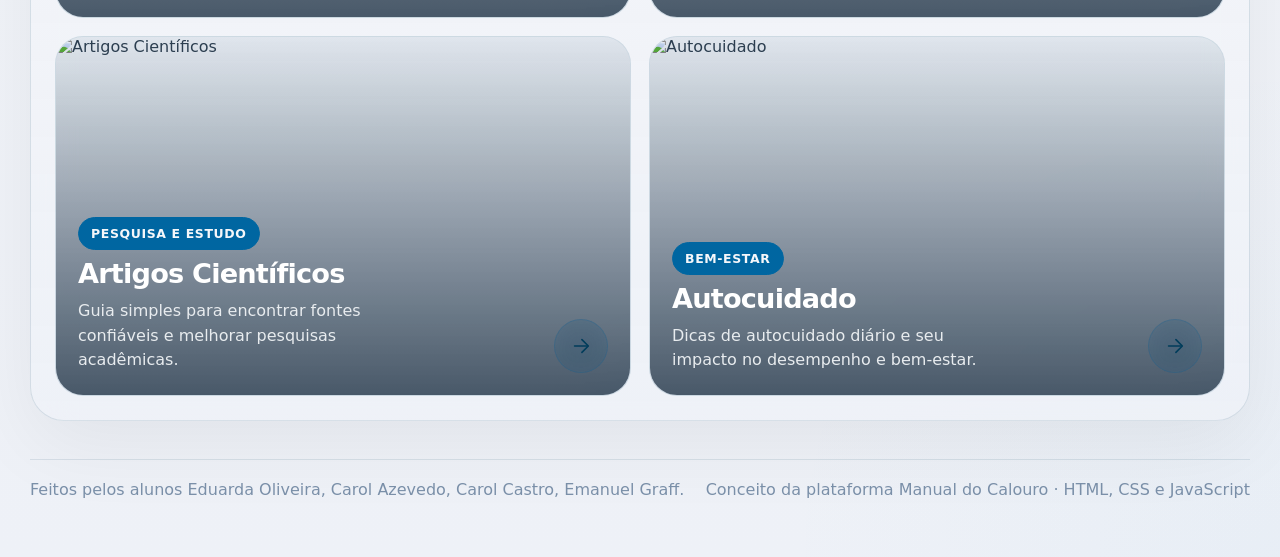
==== commit 6cd96b64: "design color system & articles pages changed" ====
--- a/index.html
+++ b/index.html
@@ -24,7 +24,7 @@
         <!-- <a href="#home">Início</a>
         <a href="#areas">Áreas</a> -->
         <a href="#audio-guides">Guias</a>
-        <a href="#downloads">Downloads</a>
+        <!-- <a href="#downloads">Downloads</a> -->
       </nav>
 
       <div class="nav-actions">
@@ -56,9 +56,8 @@
             <span class="eyebrow">Sobrevivência universitária, mas melhor</span>
             <h1>Tudo o que um calouro precisa, em um só lugar.</h1>
             <p>
-              Uma plataforma digital moderna para ajudar novos estudantes a entender o mundo acadêmico,
-              a vida no campus, os serviços de apoio, as rotinas de estudo e os pequenos detalhes práticos
-              que tornam o primeiro semestre mais tranquilo.
+              Entrar na faculdade marca o início de uma nova fase cheia de mudanças, descobertas e desafios, exigindo adaptação nos estudos, na vida social e emocional, fatores que impactam o bem-estar e o desempenho ao longo do curso.
+Este projeto foi criado como um espaço informativo e acolhedor para calouros, reunindo conteúdos simples sobre saúde mental e organização acadêmica. O site traz páginas temáticas com explicações diretas, sinais de alerta e estratégias práticas, com o objetivo de incentivar o autocuidado e tornar a experiência universitária mais leve e equilibrada.
             </p>
             <div class="stat-row">
               <div class="stat">
@@ -70,8 +69,8 @@
                 <span>Explicações em áudio para cada tema</span>
               </div>
               <div class="stat">
-                <strong>Arquivos</strong>
-                <span>Downloads rápidos e materiais práticos</span>
+                <strong>Mapas Mentais</strong>
+                <span>Materiais práticos</span>
               </div>
             </div>
           </div>
@@ -83,7 +82,7 @@
                 <path d="m13 5 7 7-7 7"/>
               </svg>
             </a>
-            <button class="ghost-btn" id="randomTopicBtn">Me surpreenda</button>
+           
           </div>
         </div>
       </section>
@@ -105,7 +104,7 @@
 
       <footer class="footer reveal">
         <div class="footer-inner">
-          <span id="audio-guides">Feito para ser claro, útil e acolhedor desde o primeiro clique.</span>
+          <span id="audio-guides">Feitos pelos alunos Eduarda Oliveira, Carol Azevedo, Carol Castro, Emanuel Graff.</span>
           <span id="downloads">Conceito da plataforma Manual do Calouro · HTML, CSS e JavaScript</span>
         </div>
       </footer>
--- a/styles.css
+++ b/styles.css
@@ -1,16 +1,17 @@
     :root {
-      --bg: #1a2a4a;
-      --bg-soft: rgba(26, 42, 74, 0.72);
-      --surface: rgba(255, 255, 255, 0.08);
-      --surface-strong: rgba(255, 255, 255, 0.12);
-      --surface-border: rgba(255, 255, 255, 0.14);
-      --text: #ffffff;
-      --muted: #7a8fa8;
-      --primary: #2d5a8f;
-      --secondary: #1a2a4a;
-      --accent: #3d7ab8;
+      --bg: #F5F7FA;
+      --bg-soft: rgba(245, 247, 250, 0.9);
+      --surface: rgba(0, 61, 91, 0.04);
+      --surface-strong: rgba(0, 61, 91, 0.08);
+      --surface-border: rgba(0, 61, 91, 0.12);
+      --text: #2C3E50;
+      --muted: #7A8FA8;
+      --primary: #003D5B;
+      --secondary: #2C3E50;
+      --accent: #0066A1;
+      --accent-light: #4D9FCD;
       --danger: #d9534f;
-      --shadow: 0 24px 80px rgba(0, 0, 0, 0.28);
+      --shadow: 0 24px 80px rgba(0, 0, 0, 0.1);
       --radius-xl: 34px;
       --radius-lg: 24px;
       --radius-md: 18px;
@@ -34,10 +35,10 @@
       font-family: Inter, ui-sans-serif, system-ui, -apple-system, BlinkMacSystemFont, "Segoe UI", sans-serif;
       color: var(--text);
       background:
-        radial-gradient(circle at top left, rgba(45, 90, 143, 0.15), transparent 28%),
-        radial-gradient(circle at 80% 10%, rgba(26, 42, 74, 0.12), transparent 26%),
-        radial-gradient(circle at bottom right, rgba(61, 122, 184, 0.1), transparent 20%),
-        linear-gradient(180deg, #1a2a4a 0%, #0f1f35 100%);
+        radial-gradient(circle at top left, rgba(0, 102, 161, 0.05), transparent 28%),
+        radial-gradient(circle at 80% 10%, rgba(0, 61, 91, 0.04), transparent 26%),
+        radial-gradient(circle at bottom right, rgba(77, 159, 205, 0.04), transparent 20%),
+        linear-gradient(180deg, #F5F7FA 0%, #EEF1F7 100%);
       min-height: 100vh;
       overflow-x: hidden;
     }
@@ -66,18 +67,18 @@
 
     .mesh {
       background:
-        radial-gradient(circle at 20% 20%, rgba(45, 90, 143, 0.12), transparent 18%),
-        radial-gradient(circle at 80% 30%, rgba(61, 122, 184, 0.1), transparent 18%),
-        radial-gradient(circle at 50% 80%, rgba(26, 42, 74, 0.08), transparent 14%);
+        radial-gradient(circle at 20% 20%, rgba(0, 102, 161, 0.06), transparent 18%),
+        radial-gradient(circle at 80% 30%, rgba(77, 159, 205, 0.05), transparent 18%),
+        radial-gradient(circle at 50% 80%, rgba(0, 61, 91, 0.04), transparent 14%);
       filter: blur(20px);
       animation: drift 18s ease-in-out infinite alternate;
     }
 
     .noise {
-      opacity: 0.06;
+      opacity: 0.03;
       background-image:
-        linear-gradient(rgba(255,255,255,0.08) 1px, transparent 1px),
-        linear-gradient(90deg, rgba(255,255,255,0.08) 1px, transparent 1px);
+        linear-gradient(rgba(0,61,91,0.04) 1px, transparent 1px),
+        linear-gradient(90deg, rgba(0,61,91,0.04) 1px, transparent 1px);
       background-size: 110px 110px;
       mask-image: radial-gradient(circle at center, black 35%, transparent 90%);
     }
@@ -123,9 +124,9 @@
       gap: 20px;
       padding: 14px 18px;
       border-radius: 999px;
-      background: rgba(26, 42, 74, 0.64);
-      border: 1px solid rgba(255, 255, 255, 0.14);
-      box-shadow: 0 24px 80px rgba(0, 0, 0, 0.35);
+      background: rgba(245, 247, 250, 0.85);
+      border: 1px solid rgba(0, 61, 91, 0.12);
+      box-shadow: 0 24px 80px rgba(0, 0, 0, 0.08);
       backdrop-filter: blur(22px);
       -webkit-backdrop-filter: blur(22px);
     }
@@ -145,9 +146,9 @@
       place-items: center;
       font-weight: 800;
       letter-spacing: 0.04em;
-      background: linear-gradient(135deg, #3d7ab8, #ffffff);
-      color: #1a2a4a;
-      box-shadow: 0 12px 32px rgba(45, 90, 143, 0.3);
+      background: linear-gradient(135deg, #0066A1, #4D9FCD);
+      color: #ffffff;
+      box-shadow: 0 12px 32px rgba(0, 102, 161, 0.2);
     }
 
     .brand-copy {
@@ -210,8 +211,8 @@
 
     .nav-links a:hover,
     .nav-links a:focus-visible {
-      color: var(--text);
-      background: rgba(255, 255, 255, 0.08);
+      color: var(--primary);
+      background: rgba(0, 102, 161, 0.08);
       transform: translateY(-2px);
       outline: none;
     }
@@ -239,16 +240,16 @@
 
     .ghost-btn,
     .back-btn {
-      background: rgba(255, 255, 255, 0.06);
+      background: rgba(0, 61, 91, 0.06);
       color: var(--text);
-      border: 1px solid rgba(255, 255, 255, 0.12);
+      border: 1px solid rgba(0, 61, 91, 0.2);
     }
 
     .cta,
     .download-btn {
-      background: linear-gradient(135deg, #3d7ab8, #2d5a8f);
+      background: linear-gradient(135deg, #003D5B, #0066A1);
       color: #ffffff;
-      box-shadow: 0 12px 28px rgba(45, 90, 143, 0.28);
+      box-shadow: 0 12px 28px rgba(0, 102, 161, 0.25);
     }
 
     .ghost-btn:hover,
@@ -297,8 +298,8 @@
       position: relative;
       overflow: hidden;
       border: 1px solid var(--surface-border);
-      background: linear-gradient(180deg, rgba(45, 90, 143, 0.08), rgba(45, 90, 143, 0.04));
-      box-shadow: 0 24px 80px rgba(0, 0, 0, 0.3);
+      background: linear-gradient(180deg, rgba(245, 247, 250, 0.9), rgba(238, 241, 247, 0.8));
+      box-shadow: 0 24px 80px rgba(0, 0, 0, 0.06);
       backdrop-filter: blur(20px);
       -webkit-backdrop-filter: blur(20px);
     }
@@ -350,9 +351,10 @@
     .slide-overlay {
       position: absolute;
       inset: 0;
+      z-index: 1;
       background:
-        linear-gradient(180deg, rgba(15, 31, 53, 0.08) 0%, rgba(15, 31, 53, 0.42) 60%, rgba(15, 31, 53, 0.84) 100%),
-        linear-gradient(135deg, rgba(45, 90, 143, 0.18), transparent 55%);
+        linear-gradient(180deg, rgba(44, 62, 80, 0.15) 0%, rgba(44, 62, 80, 0.45) 60%, rgba(44, 62, 80, 0.75) 100%),
+        linear-gradient(135deg, rgba(0, 61, 91, 0.2), transparent 55%);
     }
 
     .slide-caption {
@@ -363,6 +365,7 @@
       display: flex;
       flex-direction: column;
       gap: 8px;
+      z-index: 2;
     }
 
     .eyebrow {
@@ -372,9 +375,9 @@
       gap: 8px;
       padding: 8px 12px;
       border-radius: 999px;
-      background: rgba(255, 255, 255, 0.1);
-      border: 1px solid rgba(255, 255, 255, 0.14);
-      color: #ffffff;
+      background: #0066A1;
+      border: 1px solid #0066A1;
+      color: #F5F7FA;
       font-size: 0.78rem;
       font-weight: 600;
       letter-spacing: 0.05em;
@@ -392,6 +395,7 @@
     .slide-caption h2 {
       font-size: clamp(2rem, 4vw, 4rem);
       max-width: 11ch;
+      color: #ffffff;
     }
 
     .slide-caption p,
@@ -402,8 +406,20 @@
     .audio-meta span,
     .download-note {
       margin: 0;
+      line-height: 1.6;
+    }
+
+    .slide-caption p {
+      color: #E8ECEF;
+    }
+
+    .hero-copy p,
+    .detail-copy p,
+    .detail-description p,
+    .meta-item span,
+    .audio-meta span,
+    .download-note {
       color: var(--muted);
-      line-height: 1.6;
     }
 
     .hero-copy {
@@ -441,8 +457,8 @@
     .stat {
       padding: 18px;
       border-radius: 22px;
-      background: rgba(255, 255, 255, 0.06);
-      border: 1px solid rgba(255, 255, 255, 0.1);
+      background: rgba(0, 61, 91, 0.04);
+      border: 1px solid rgba(0, 61, 91, 0.1);
     }
 
     .stat strong {
@@ -469,8 +485,8 @@
       display: grid;
       place-items: center;
       border-radius: 50%;
-      background: rgba(255, 255, 255, 0.08);
-      border: 1px solid rgba(255, 255, 255, 0.12);
+      background: rgba(0, 61, 91, 0.06);
+      border: 1px solid rgba(0, 61, 91, 0.15);
       color: var(--text);
       flex-shrink: 0;
     }
@@ -509,13 +525,13 @@
       position: relative;
       overflow: hidden;
       border-radius: 28px;
-      border: 1px solid rgba(255, 255, 255, 0.12);
+      border: 1px solid rgba(0, 61, 91, 0.12);
       min-height: 360px;
       padding: 22px;
       display: flex;
       align-items: end;
       cursor: pointer;
-      background: rgba(45, 90, 143, 0.03);
+      background: rgba(0, 102, 161, 0.03);
       isolation: isolate;
       transition:
         transform 340ms var(--ease-snappy),
@@ -527,7 +543,7 @@
       content: "";
       position: absolute;
       inset: 0;
-      background: linear-gradient(180deg, rgba(15, 31, 53, 0.02), rgba(15, 31, 53, 0.88));
+      background: linear-gradient(180deg, rgba(44, 62, 80, 0.05), rgba(44, 62, 80, 0.85));
       z-index: 1;
     }
 
@@ -538,7 +554,7 @@
       width: 180px;
       height: 180px;
       border-radius: 50%;
-      background: radial-gradient(circle, rgba(61, 122, 184, 0.18), transparent 70%);
+      background: radial-gradient(circle, rgba(77, 159, 205, 0.15), transparent 70%);
       filter: blur(16px);
       z-index: 0;
       transition: transform 380ms var(--ease-snappy);
@@ -547,8 +563,8 @@
     .info-card:hover,
     .info-card:focus-visible {
       transform: translateY(-8px) rotate(0.4deg);
-      border-color: rgba(61, 122, 184, 0.32);
-      box-shadow: 0 26px 60px rgba(0, 0, 0, 0.35);
+      border-color: rgba(0, 102, 161, 0.3);
+      box-shadow: 0 26px 60px rgba(0, 0, 0, 0.1);
       outline: none;
     }
 
@@ -591,11 +607,12 @@
       margin: 8px 0 10px;
       font-size: 1.7rem;
       letter-spacing: -0.03em;
+      color: #ffffff;
     }
 
     .card-copy p {
       margin: 0;
-      color: #d8e1ef;
+      color: #E8ECEF;
       line-height: 1.55;
     }
 
@@ -606,9 +623,9 @@
       border-radius: 50%;
       display: grid;
       place-items: center;
-      background: rgba(255, 255, 255, 0.12);
-      border: 1px solid rgba(255, 255, 255, 0.16);
-      color: var(--text);
+      background: rgba(0, 102, 161, 0.1);
+      border: 1px solid rgba(0, 102, 161, 0.2);
+      color: var(--primary);
       backdrop-filter: blur(12px);
       -webkit-backdrop-filter: blur(12px);
     }
@@ -638,8 +655,8 @@
       width: 100%;
       border-radius: 30px;
       overflow: hidden;
-      border: 1px solid rgba(255,255,255,0.12);
-      background: #0f1f35;
+      border: 1px solid rgba(0,61,91,0.12);
+      background: #E8ECEF;
     }
 
     .detail-media img {
@@ -662,8 +679,8 @@
       gap: 28px;
       padding: 28px;
       border-radius: 30px;
-      background: rgba(45, 90, 143, 0.08);
-      border: 1px solid rgba(255,255,255,0.1);
+      background: rgba(0, 102, 161, 0.04);
+      border: 1px solid rgba(0,61,91,0.1);
       min-height: auto;
     }
 
@@ -692,9 +709,9 @@
       display: grid;
       place-items: center;
       border-radius: 50%;
-      background: linear-gradient(135deg, #3d7ab8, #5a9fdc);
+      background: linear-gradient(135deg, #003D5B, #0066A1);
       color: #ffffff;
-      box-shadow: 0 16px 34px rgba(61, 122, 184, 0.3);
+      box-shadow: 0 16px 34px rgba(0, 102, 161, 0.25);
     }
 
     .play-btn svg,
@@ -716,8 +733,8 @@
     .meta-item {
       padding: 16px;
       border-radius: 20px;
-      background: rgba(45, 90, 143, 0.06);
-      border: 1px solid rgba(255,255,255,0.08);
+      background: rgba(0, 102, 161, 0.04);
+      border: 1px solid rgba(0,61,91,0.1);
     }
 
     .meta-item strong {
@@ -750,7 +767,7 @@
       display: flex;
       flex-direction: column;
       gap: 18px;
-      background: rgba(45, 90, 143, 0.06);
+      background: rgba(0, 102, 161, 0.04);
     }
 
     .audio-meta {
@@ -777,8 +794,8 @@
       flex-wrap: wrap;
       padding: 22px 24px;
       border-radius: 24px;
-      border: 1px solid rgba(255,255,255,0.1);
-      background: rgba(45, 90, 143, 0.05);
+      border: 1px solid rgba(0,61,91,0.1);
+      background: rgba(0, 102, 161, 0.03);
     }
 
     .download-block strong {
@@ -803,7 +820,7 @@
       justify-content: space-between;
       gap: 14px;
       flex-wrap: wrap;
-      border-top: 1px solid rgba(255,255,255,0.1);
+      border-top: 1px solid rgba(0,61,91,0.1);
       padding-top: 20px;
     }
 
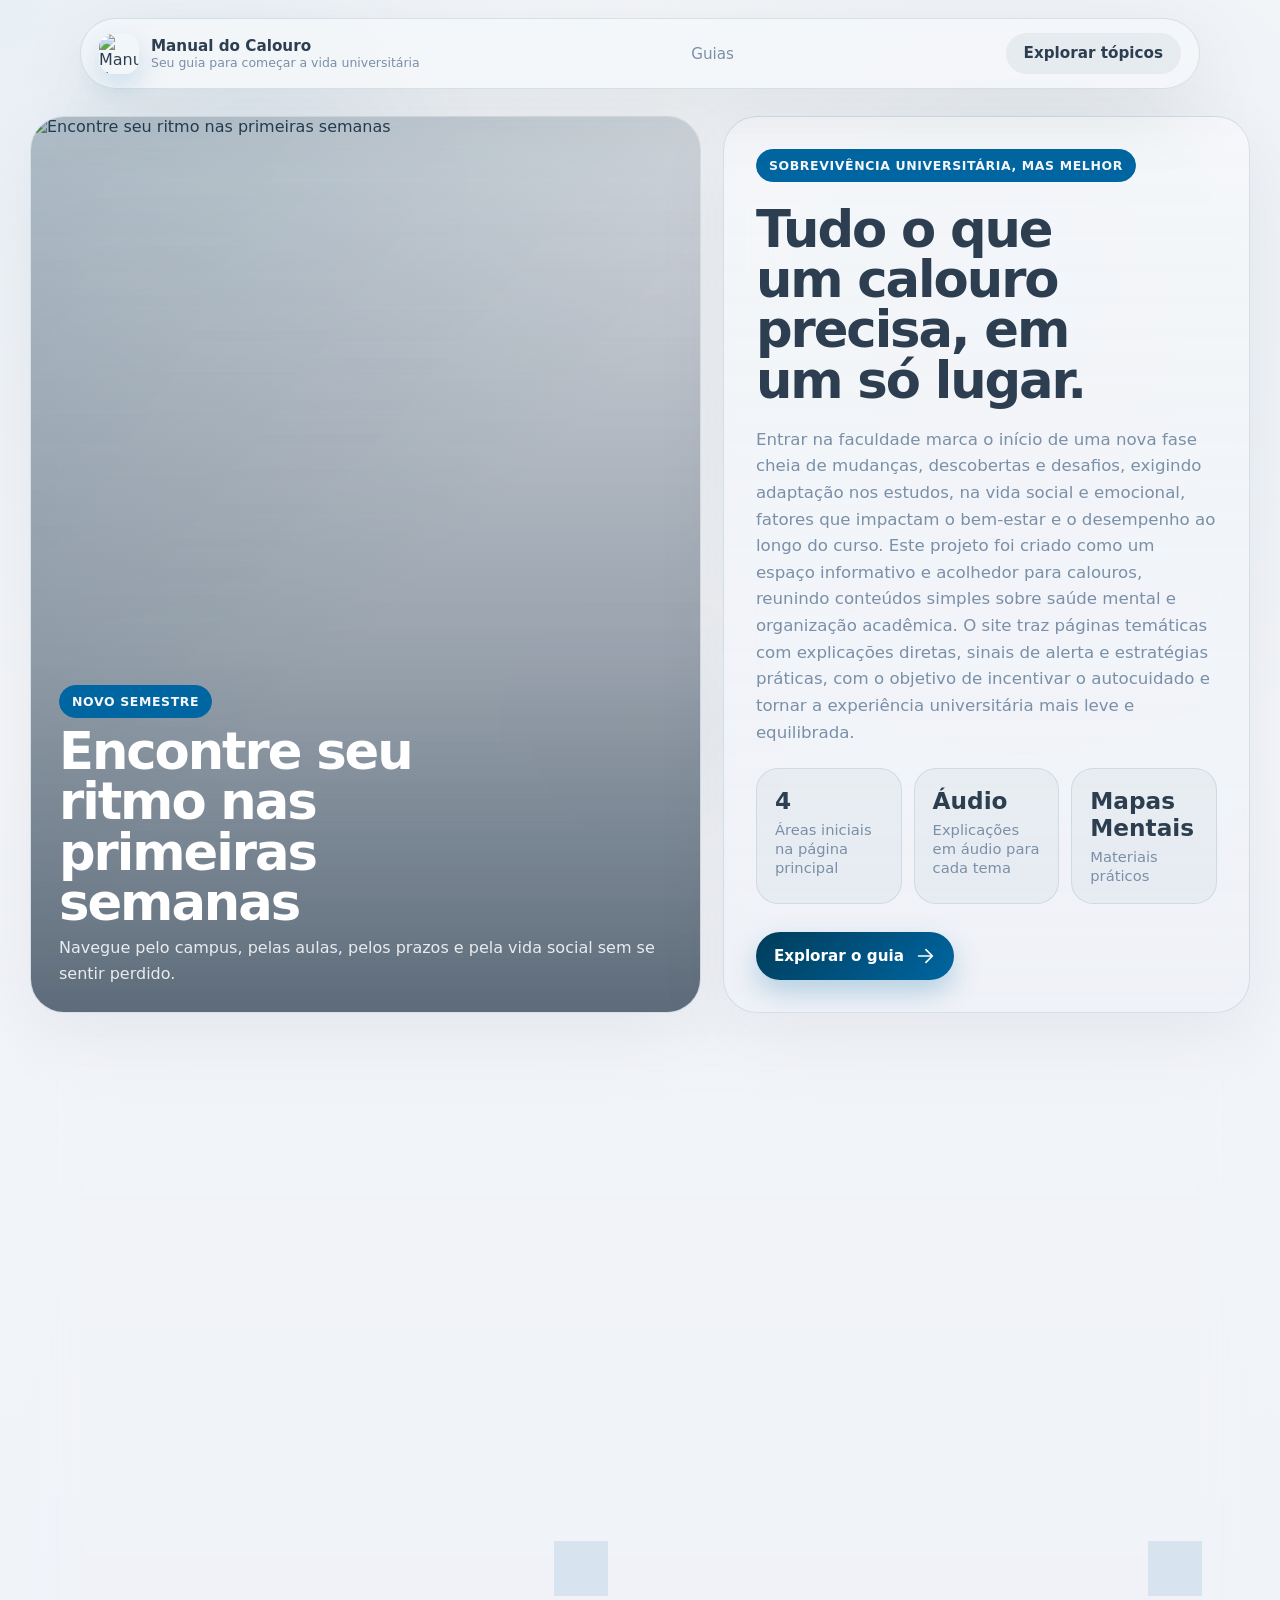
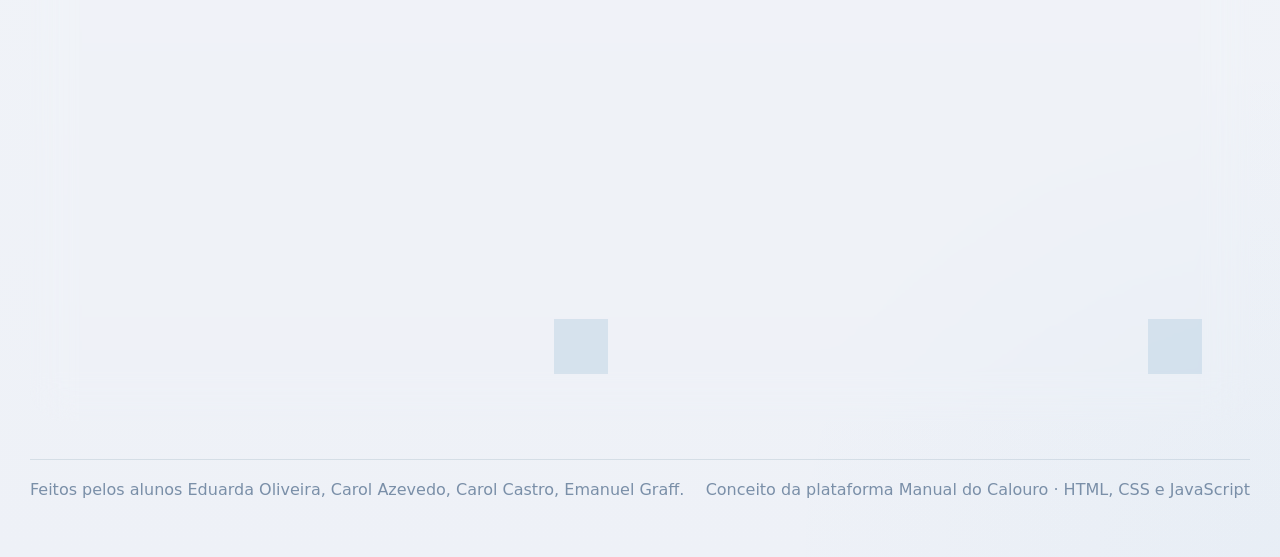
==== commit 28ff4a8e: "logo added" ====
--- a/index.html
+++ b/index.html
@@ -13,7 +13,7 @@
   <header class="floating-nav" id="navbar">
     <div class="nav-shell">
       <div class="brand">
-        <div class="brand-mark">MC</div>
+        <img src="assets/logo.png" alt="Manual do Calouro logo" class="brand-mark" />
         <div class="brand-copy">
           <strong>Manual do Calouro</strong>
           <span>Seu guia para começar a vida universitária</span>
--- a/styles.css
+++ b/styles.css
@@ -142,12 +142,8 @@
       width: 40px;
       height: 40px;
       border-radius: 14px;
-      display: grid;
-      place-items: center;
-      font-weight: 800;
-      letter-spacing: 0.04em;
-      background: linear-gradient(135deg, #0066A1, #4D9FCD);
-      color: #ffffff;
+      display: block;
+      object-fit: contain;
       box-shadow: 0 12px 32px rgba(0, 102, 161, 0.2);
     }
 
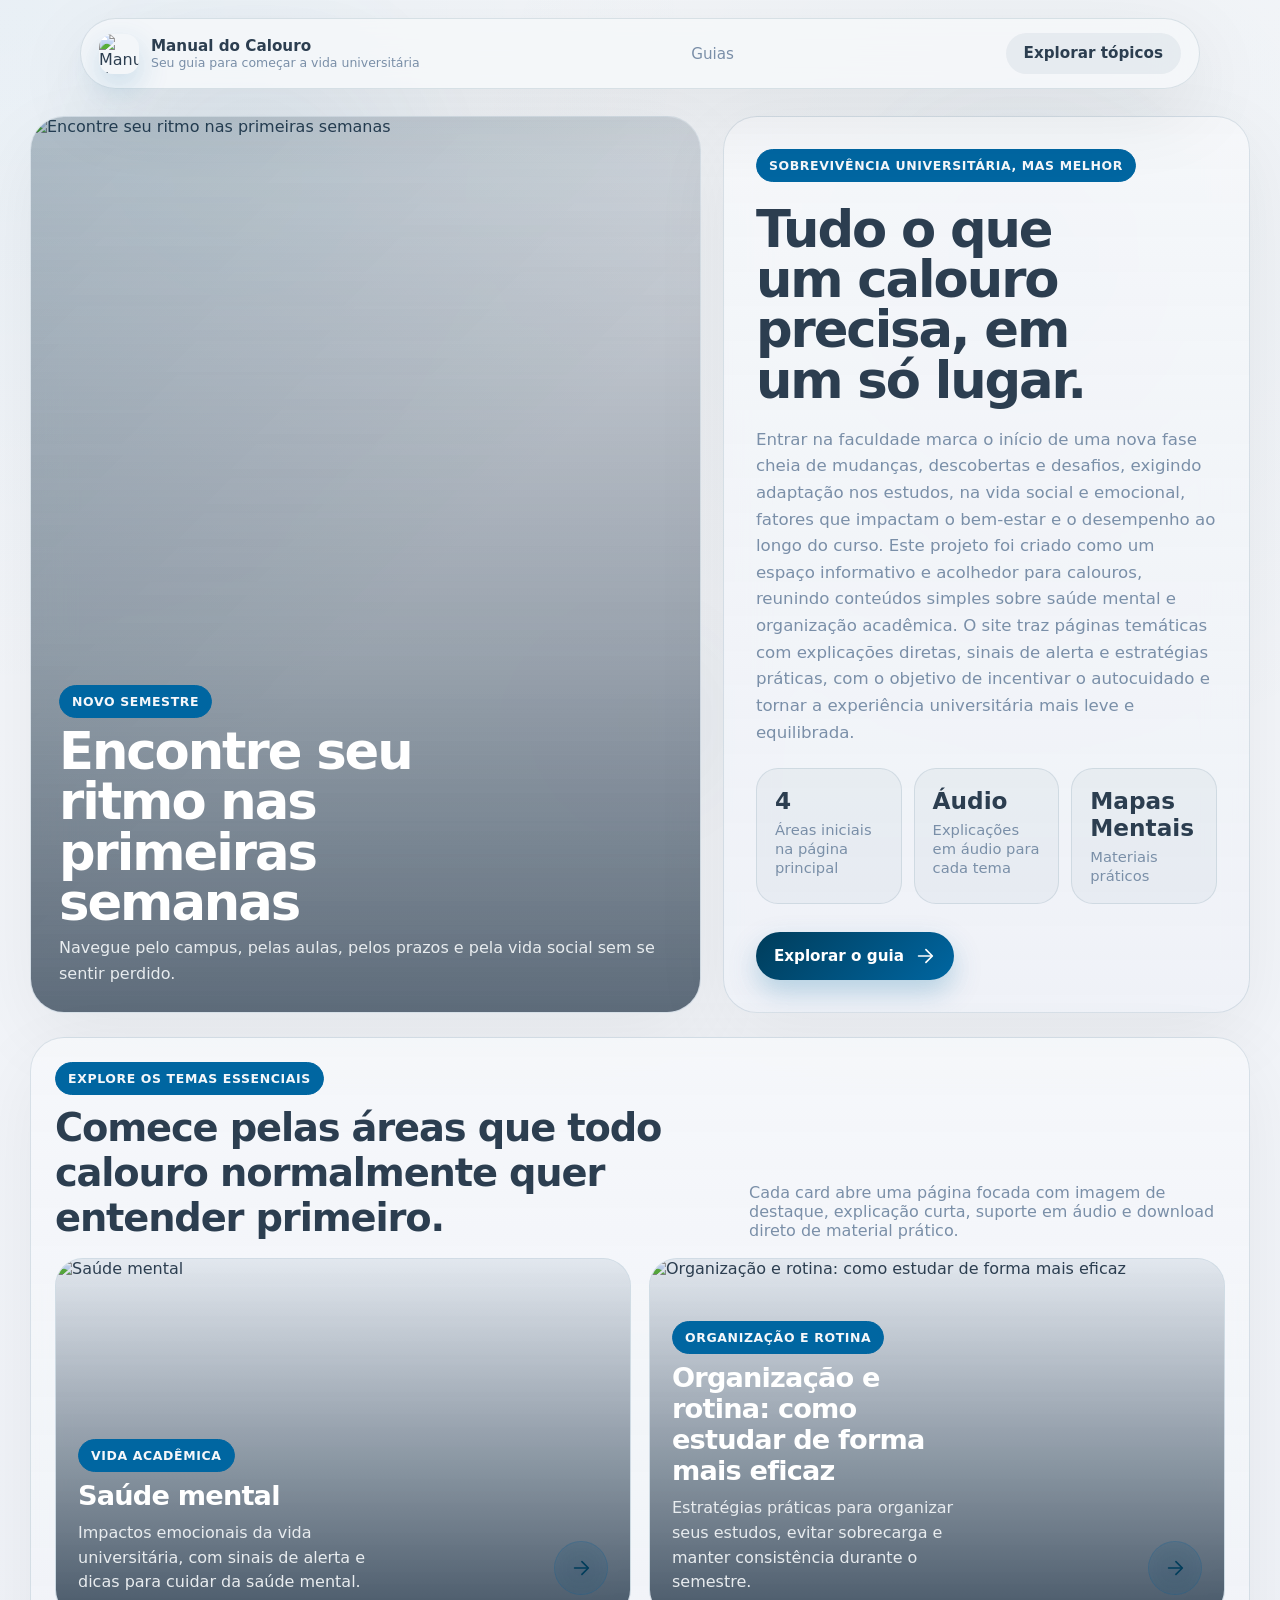
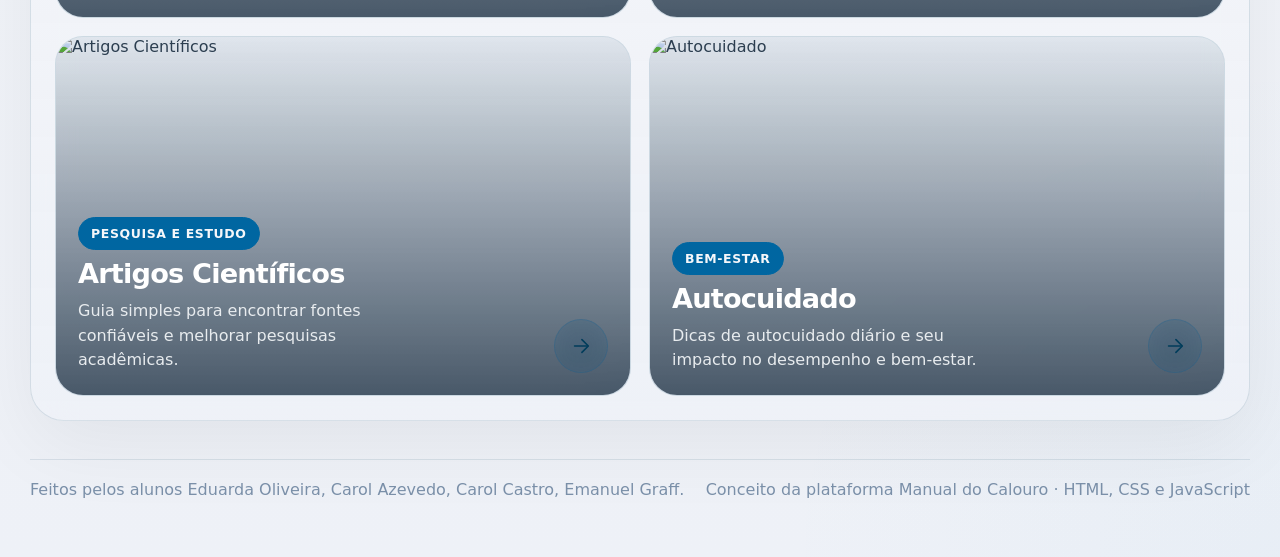
==== commit e7616bc7: "pagina orgnaizacao e rotina adicionada Co-authored-by: Copilot <copilot@github.com>" ====
--- a/index.html
+++ b/index.html
@@ -148,20 +148,11 @@
                 <strong>Duração</strong>
                 <span id="detailDuration">4 min</span>
               </div>
-              <div class="meta-item">
-                <strong>Ideal para</strong>
-                <span id="detailBestFor">Primeira semana</span>
-              </div>
             </div>
           </div>
         </div>
 
         <div class="detail-content">
-          <div class="detail-description">
-            <h2>O que esta seção aborda</h2>
-            <p id="detailDescription"></p>
-          </div>
-
           <div class="audio-card">
             <div>
               <h2>Guia em áudio</h2>
@@ -174,6 +165,11 @@
               <source id="detailAudioSource" src="" type="audio/mpeg" />
               Seu navegador não oferece suporte ao elemento de áudio.
             </audio>
+          </div>
+
+          <div class="detail-description">
+            <h2>O que esta seção aborda</h2>
+            <p id="detailDescription"></p>
           </div>
         </div>
 
--- a/styles.css
+++ b/styles.css
@@ -751,6 +751,32 @@
       padding: 8px 6px 8px 0;
     }
 
+    .section-item {
+      margin-bottom: 32px;
+    }
+
+    .section-item h3 {
+      margin: 0 0 12px;
+      font-size: clamp(1.125rem, 1.8vw, 1.375rem);
+      letter-spacing: -0.02em;
+      color: var(--primary);
+      font-weight: 600;
+    }
+
+    .section-item p {
+      margin: 0 0 12px;
+      line-height: 1.7;
+    }
+
+    .section-item p:last-child {
+      margin-bottom: 0;
+    }
+
+    #detailTitle {
+      width: 100%;
+      max-width: 100%;
+    }
+
     .detail-description h2,
     .audio-card h2 {
       margin: 0 0 12px;
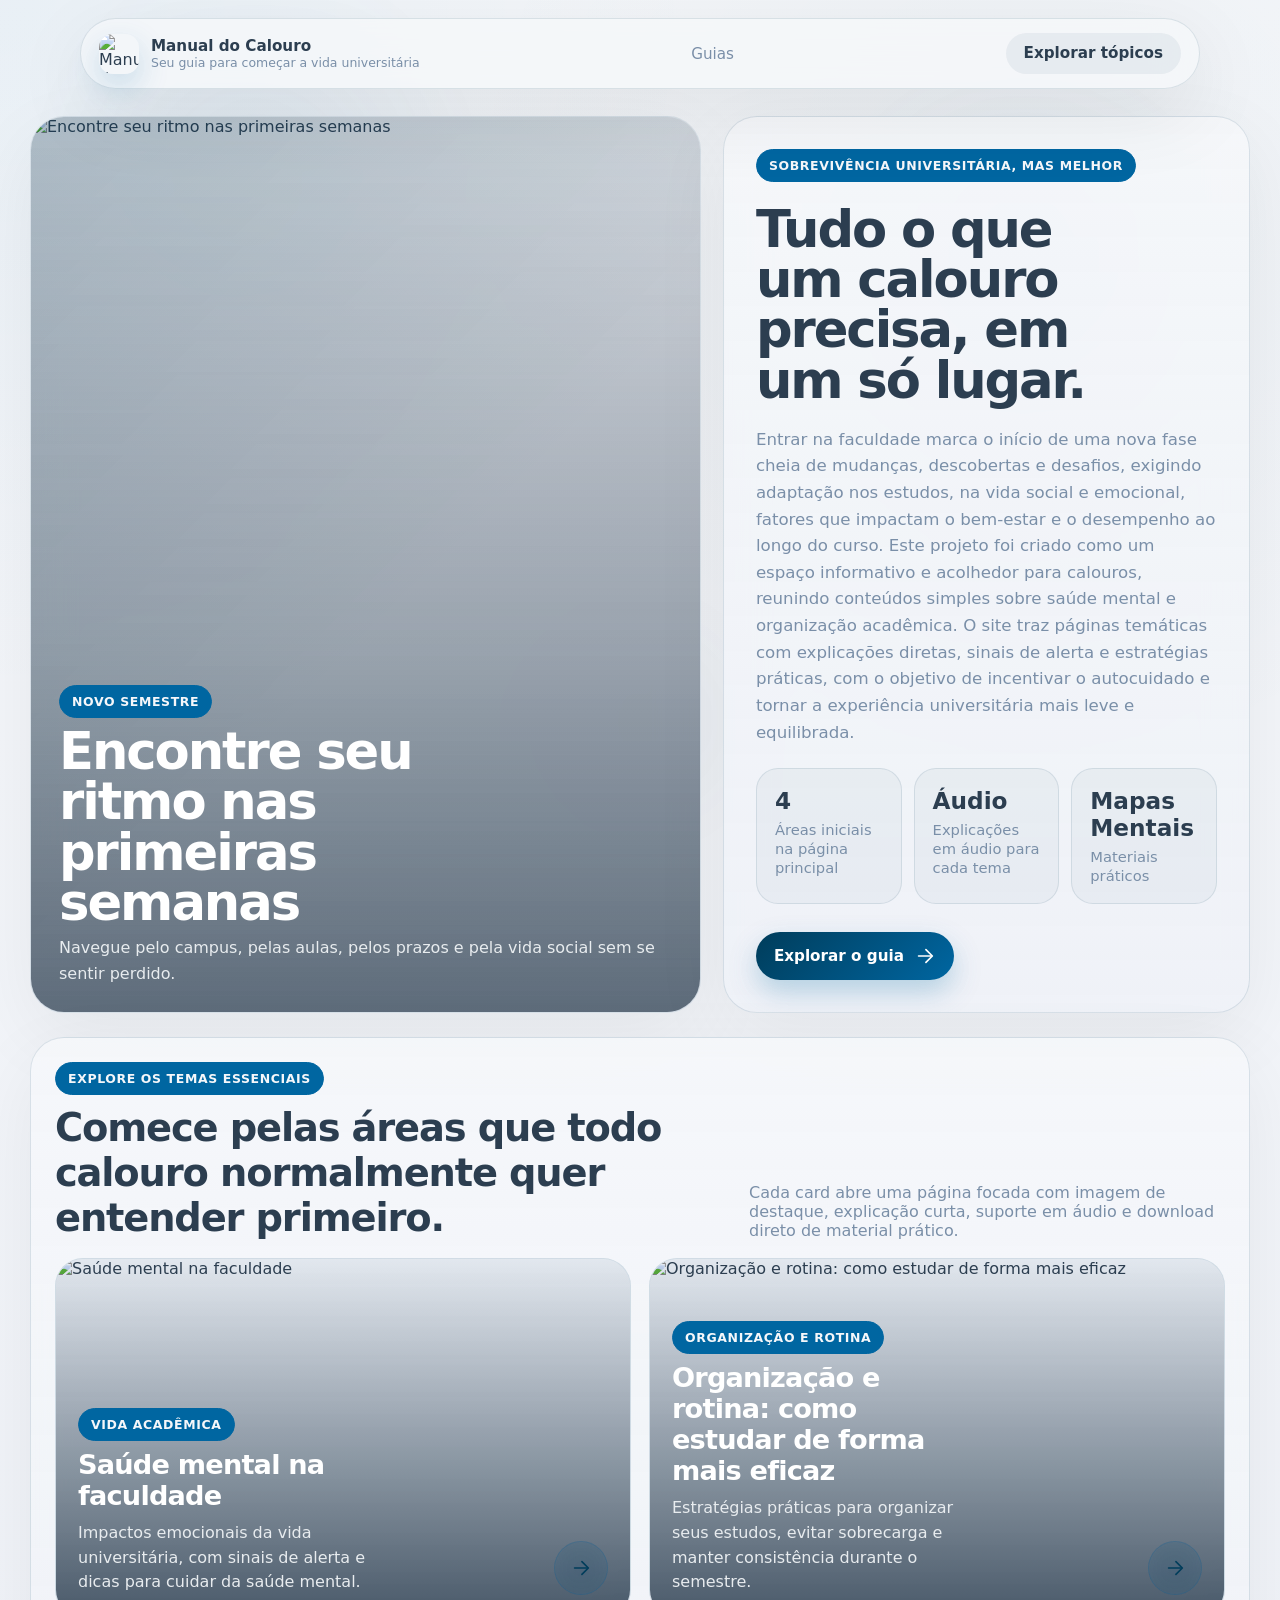
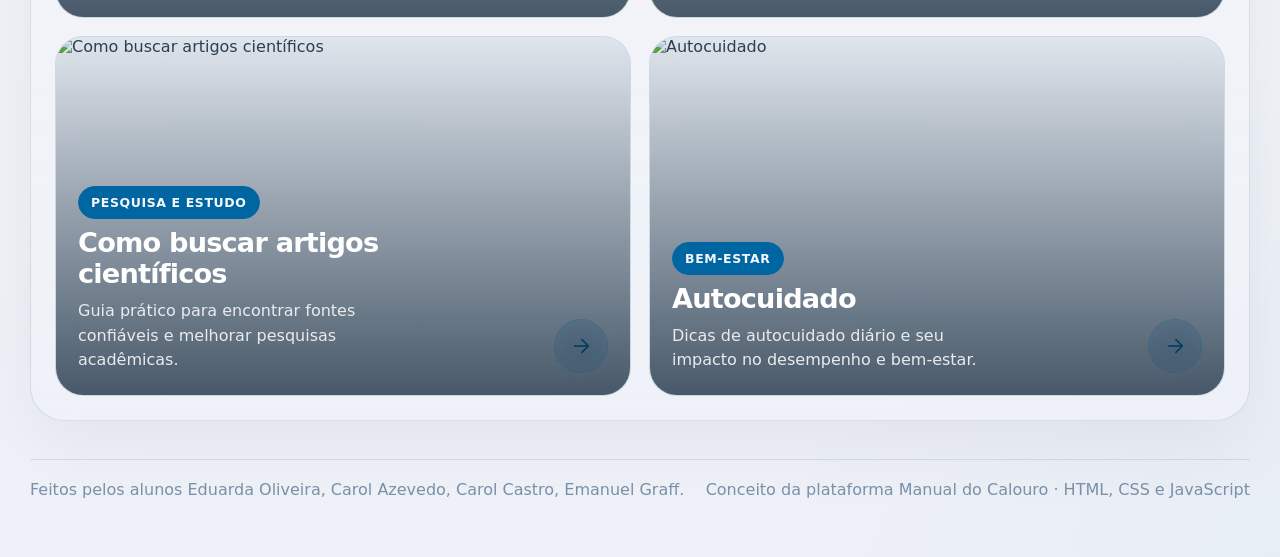
==== commit 54c465fc: "restante paginas adicionada Co-authored-by: Copilot <copilot@github.com>" ====
--- a/index.html
+++ b/index.html
@@ -169,13 +169,13 @@
 
           <div class="detail-description">
             <h2>O que esta seção aborda</h2>
-            <p id="detailDescription"></p>
+            <div id="detailDescription"></div>
           </div>
         </div>
 
         <div class="download-block">
           <div>
-            <strong>Baixe o material de apoio</strong>
+            <strong>Baixe o mapa mental</strong>
           </div>
           <a class="download-btn" id="downloadBtn" href="#" download>
             <svg viewBox="0 0 24 24" fill="none" stroke="currentColor" stroke-width="1.8" stroke-linecap="round" stroke-linejoin="round">
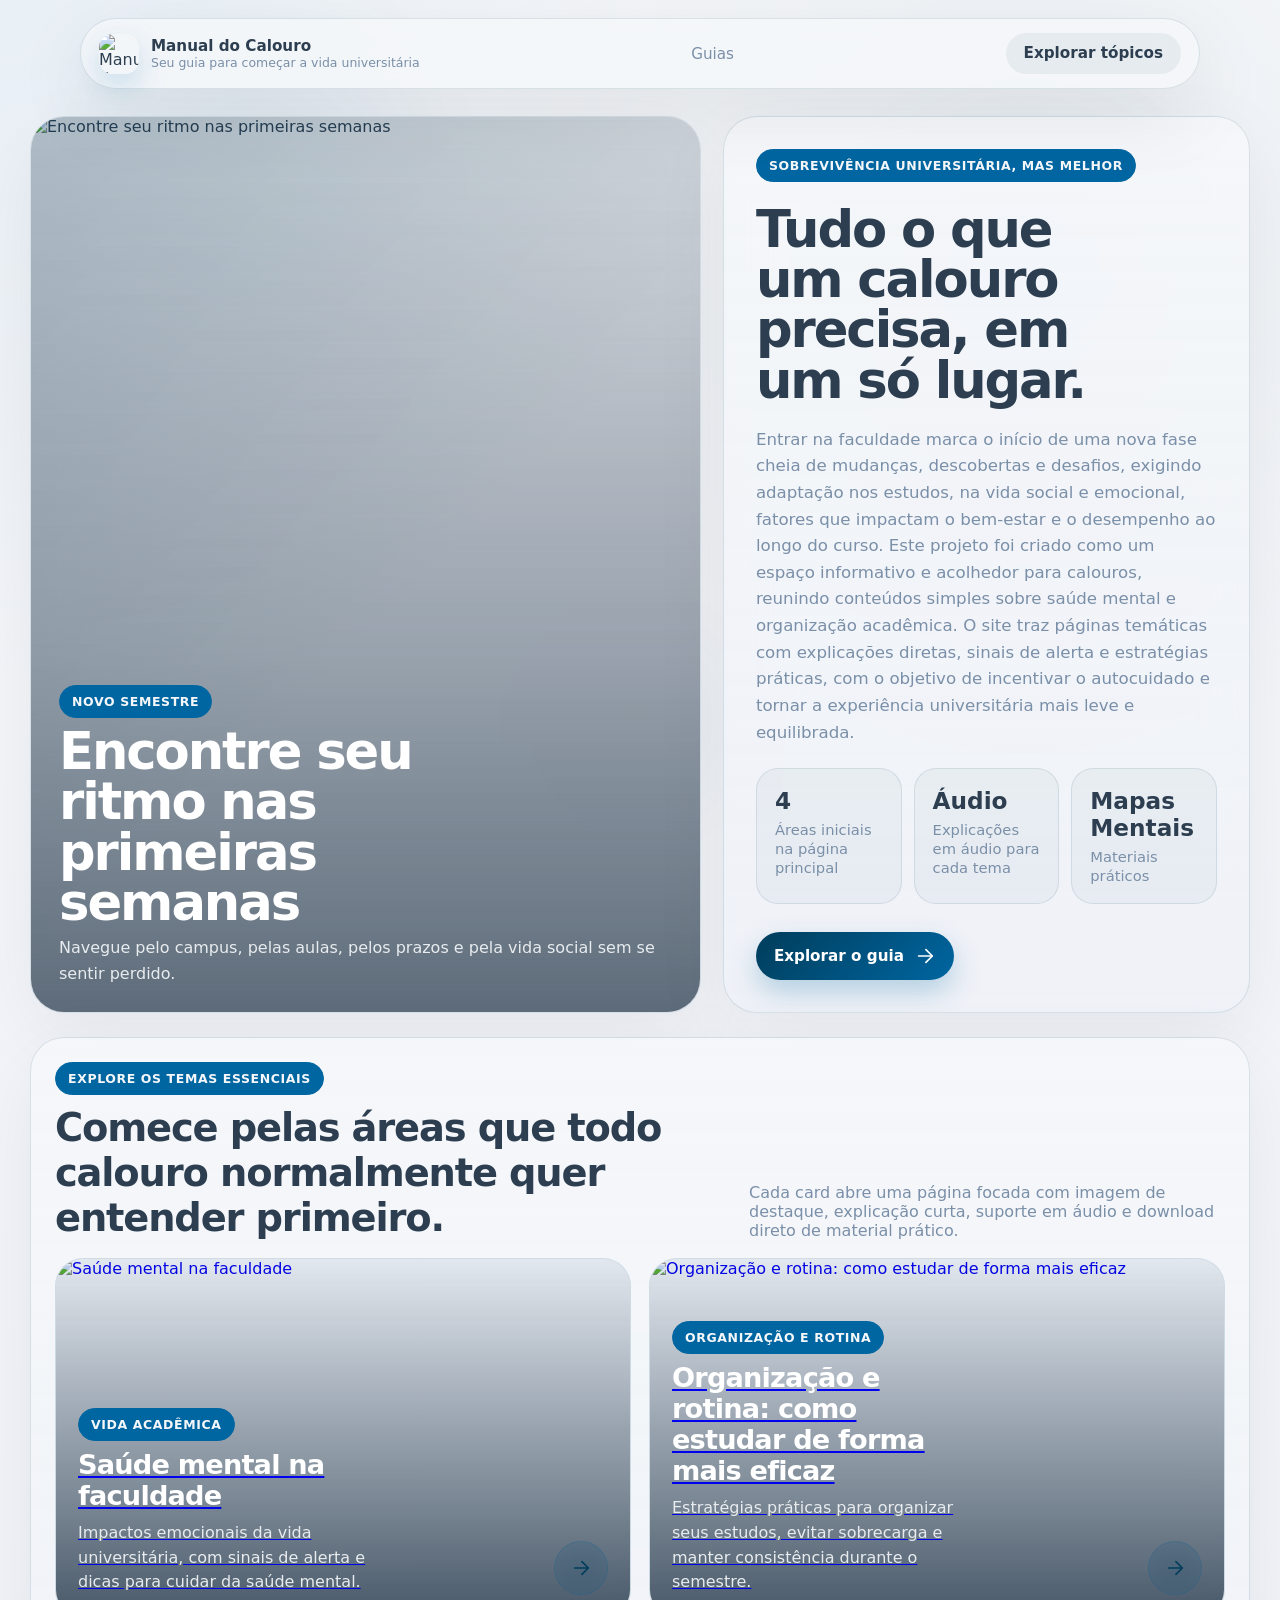
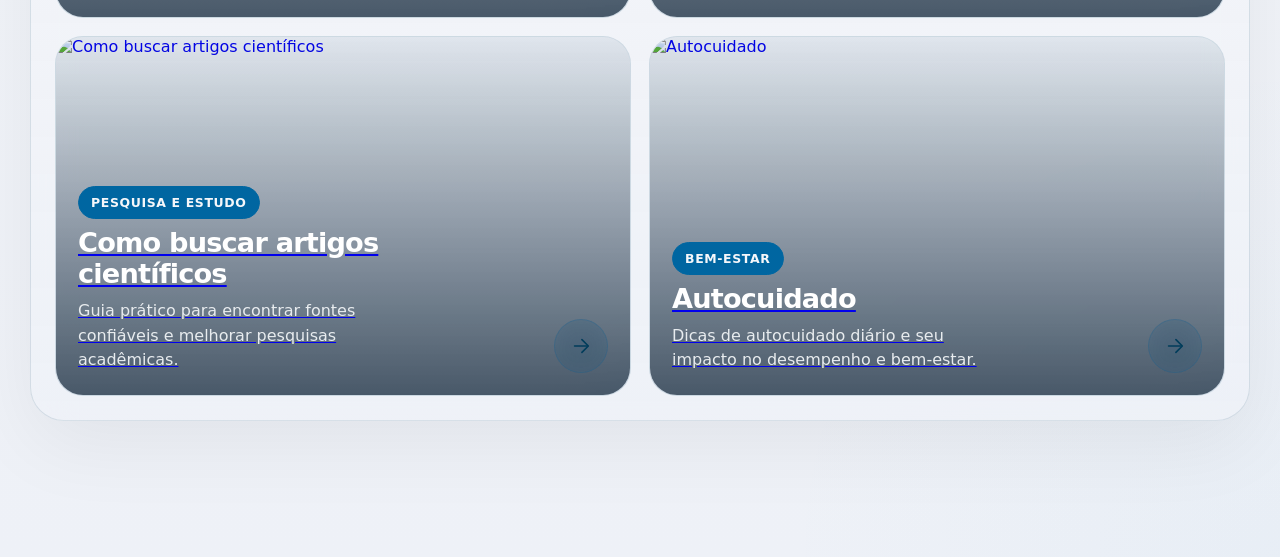
==== commit 59ffa7ad: "convert of the project Co-authored-by: Copilot <copilot@github.com>" ====
--- a/index.html
+++ b/index.html
@@ -109,87 +109,8 @@
         </div>
       </footer>
     </section>
-
-    <section class="page" id="detailPage" aria-live="polite">
-      <div class="detail-shell reveal">
-        <div class="detail-topbar">
-          <button class="back-btn" id="backBtn">
-            <svg viewBox="0 0 24 24" fill="none" stroke="currentColor" stroke-width="1.8" stroke-linecap="round" stroke-linejoin="round">
-              <path d="m15 18-6-6 6-6"/>
-            </svg>
-            Voltar ao início
-          </button>
-        </div>
-
-        <div class="detail-grid">
-          <div class="detail-media">
-            <iframe 
-              id="detailVideo" 
-              src="" 
-              frameborder="0" 
-              allow="accelerometer; autoplay; clipboard-write; encrypted-media; gyroscope; picture-in-picture" 
-              allowfullscreen>
-            </iframe>
-          </div>
-
-          <div class="detail-copy">
-            <div>
-              <span class="eyebrow" id="detailEyebrow">Tema</span>
-              <h1 id="detailTitle">Título</h1>
-              <p id="detailLead">Texto de introdução</p>
-            </div>
-
-            <div class="meta-grid">
-              <div class="meta-item">
-                <strong>Formato</strong>
-                <span id="detailFormat">Áudio + PDF</span>
-              </div>
-              <div class="meta-item">
-                <strong>Duração</strong>
-                <span id="detailDuration">4 min</span>
-              </div>
-            </div>
-          </div>
-        </div>
-
-        <div class="detail-content">
-          <div class="audio-card">
-            <div>
-              <h2>Guia em áudio</h2>
-              <div class="audio-meta">
-                <span id="audioLabel">Visão geral amigável</span>
-                <span id="audioTime">Aprox. 04:00</span>
-              </div>
-            </div>
-            <audio id="detailAudio" controls preload="none">
-              <source id="detailAudioSource" src="" type="audio/mpeg" />
-              Seu navegador não oferece suporte ao elemento de áudio.
-            </audio>
-          </div>
-
-          <div class="detail-description">
-            <h2>O que esta seção aborda</h2>
-            <div id="detailDescription"></div>
-          </div>
-        </div>
-
-        <div class="download-block">
-          <div>
-            <strong>Baixe o mapa mental</strong>
-          </div>
-          <a class="download-btn" id="downloadBtn" href="#" download>
-            <svg viewBox="0 0 24 24" fill="none" stroke="currentColor" stroke-width="1.8" stroke-linecap="round" stroke-linejoin="round">
-              <path d="M12 3v12"/>
-              <path d="m7 10 5 5 5-5"/>
-              <path d="M5 21h14"/>
-            </svg>
-            Baixar arquivo
-          </a>
-        </div>
-      </div>
-    </section>
   </main>
 
-  <script type="module" src="script.js"></script>
+  <script type="module" src="homepage.js"></script>
 </body>
 </html>
--- a/styles.css
+++ b/styles.css
@@ -262,19 +262,6 @@
       padding: 116px 0 48px;
     }
 
-    .page {
-      display: none;
-      opacity: 0;
-      transform: translateY(16px);
-      transition: opacity 380ms var(--ease-smooth), transform 380ms var(--ease-smooth);
-    }
-
-    .page.active {
-      display: block;
-      opacity: 1;
-      transform: translateY(0);
-    }
-
     .hero {
       display: grid;
       grid-template-columns: 1.12fr 0.88fr;
@@ -626,6 +613,11 @@
       -webkit-backdrop-filter: blur(12px);
     }
 
+    .detail-page {
+      min-height: 100vh;
+      width: 100%;
+    }
+
     .detail-shell {
       padding: 20px;
     }
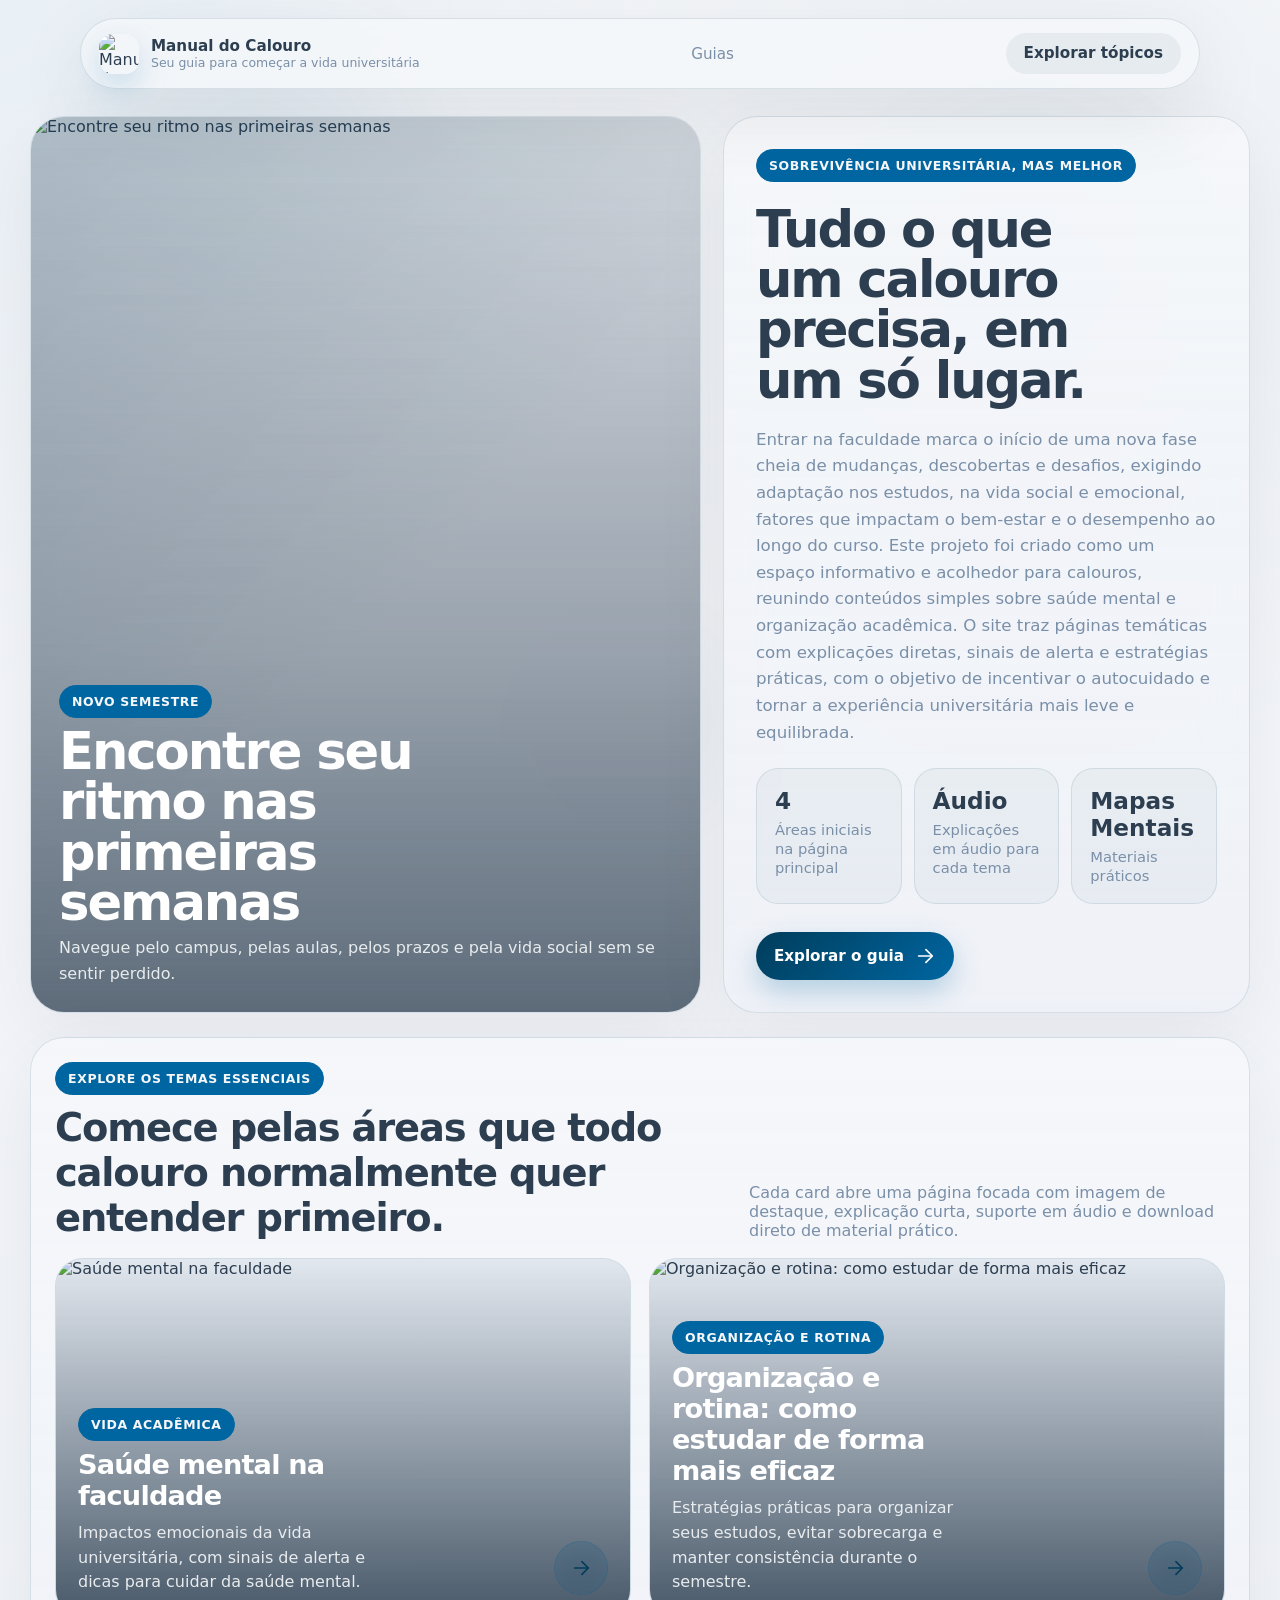
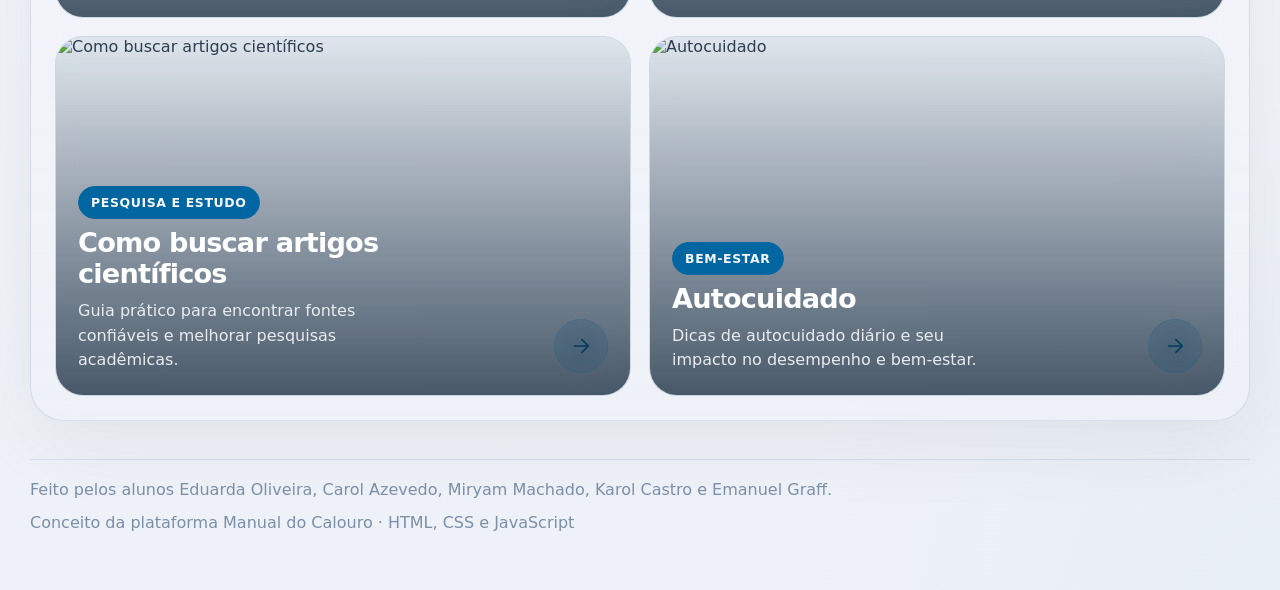
==== commit 8456ae78: "updates rodape, underline aazul Co-authored-by: Copilot <copilot@github.com>" ====
--- a/index.html
+++ b/index.html
@@ -104,7 +104,7 @@
 
       <footer class="footer reveal">
         <div class="footer-inner">
-          <span id="audio-guides">Feitos pelos alunos Eduarda Oliveira, Carol Azevedo, Carol Castro, Emanuel Graff.</span>
+          <span id="audio-guides">Feito pelos alunos Eduarda Oliveira, Carol Azevedo, Miryam Machado, Karol Castro e Emanuel Graff.</span>
           <span id="downloads">Conceito da plataforma Manual do Calouro · HTML, CSS e JavaScript</span>
         </div>
       </footer>
--- a/styles.css
+++ b/styles.css
@@ -520,6 +520,8 @@
         transform 340ms var(--ease-snappy),
         border-color 340ms var(--ease-smooth),
         box-shadow 340ms var(--ease-smooth);
+      text-decoration: none;
+      color: inherit;
     }
 
     .info-card::before {
@@ -591,6 +593,7 @@
       font-size: 1.7rem;
       letter-spacing: -0.03em;
       color: #ffffff;
+      text-decoration: none;
     }
 
     .card-copy p {
@@ -735,7 +738,7 @@
       margin-top: 18px;
       padding: 24px;
       display: grid;
-      grid-template-columns: 1fr 0.98fr;
+      grid-template-columns: 1fr;
       gap: 18px;
     }
 
